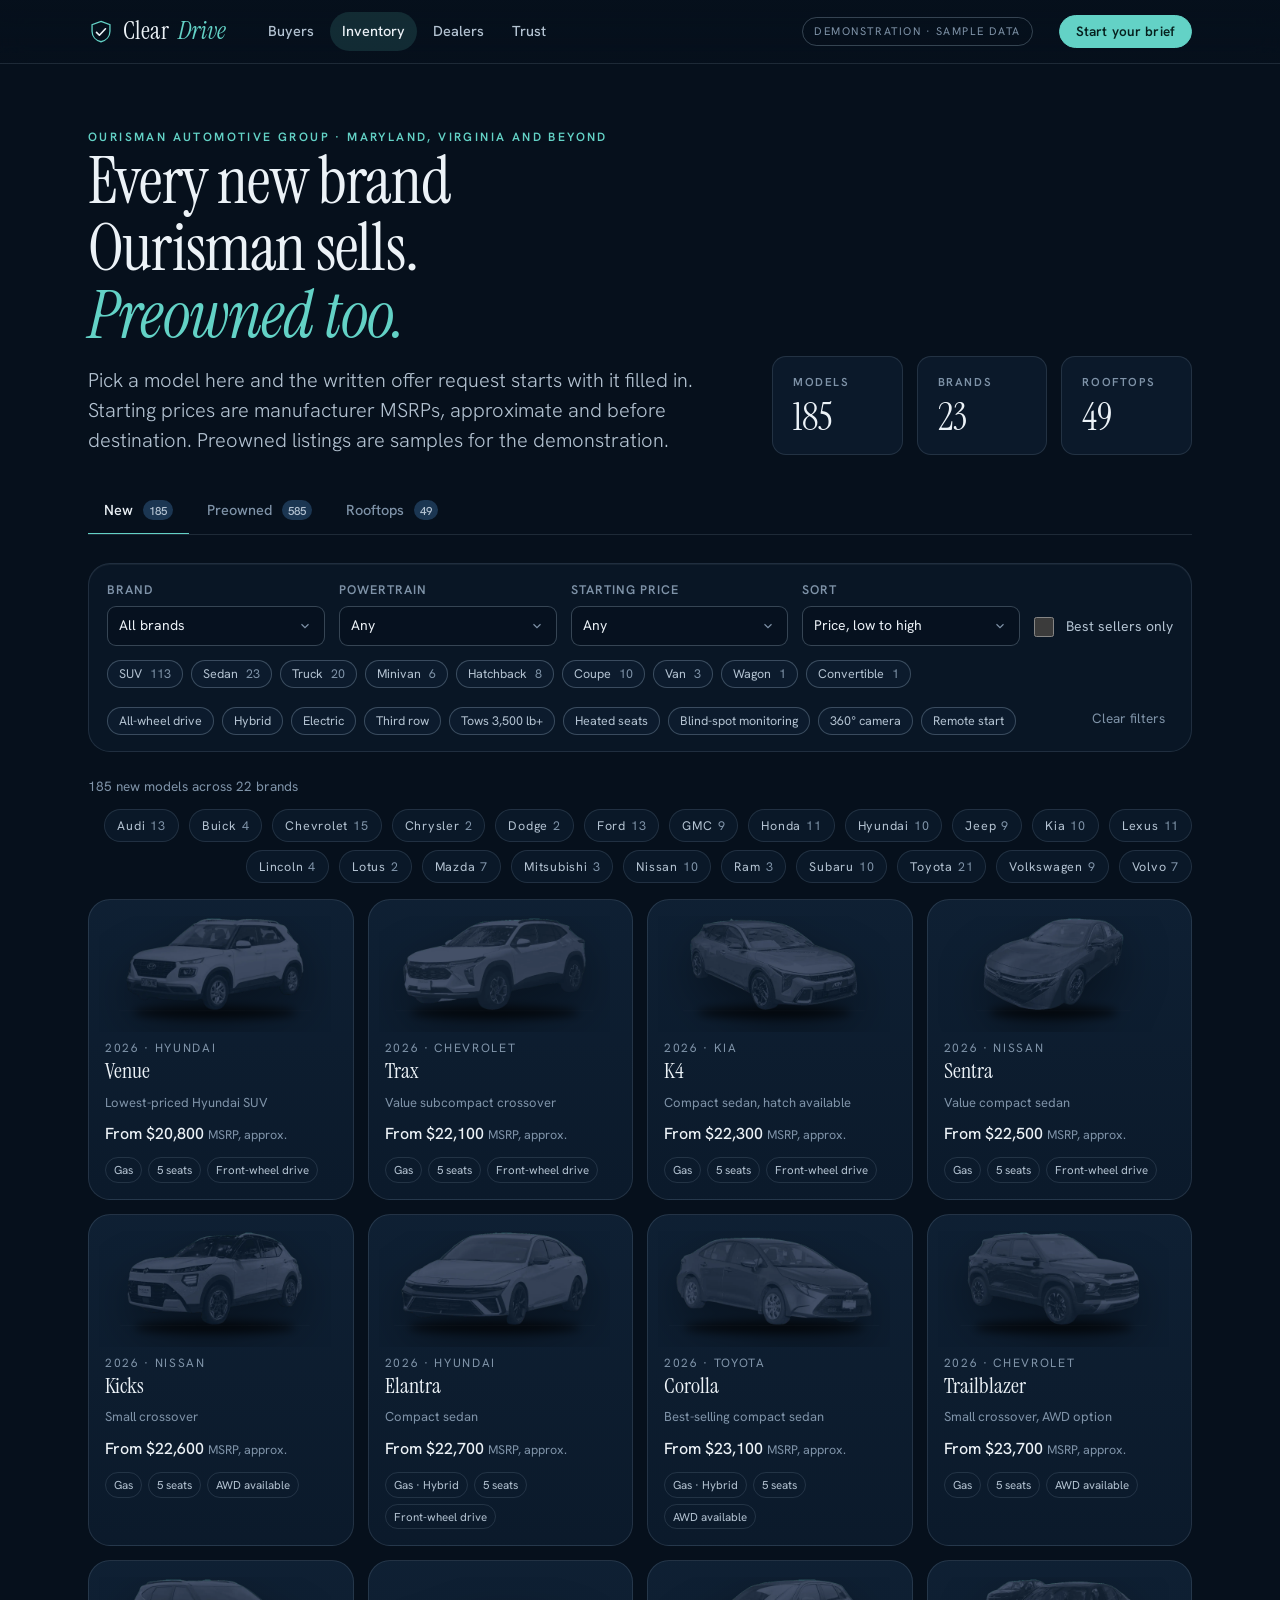
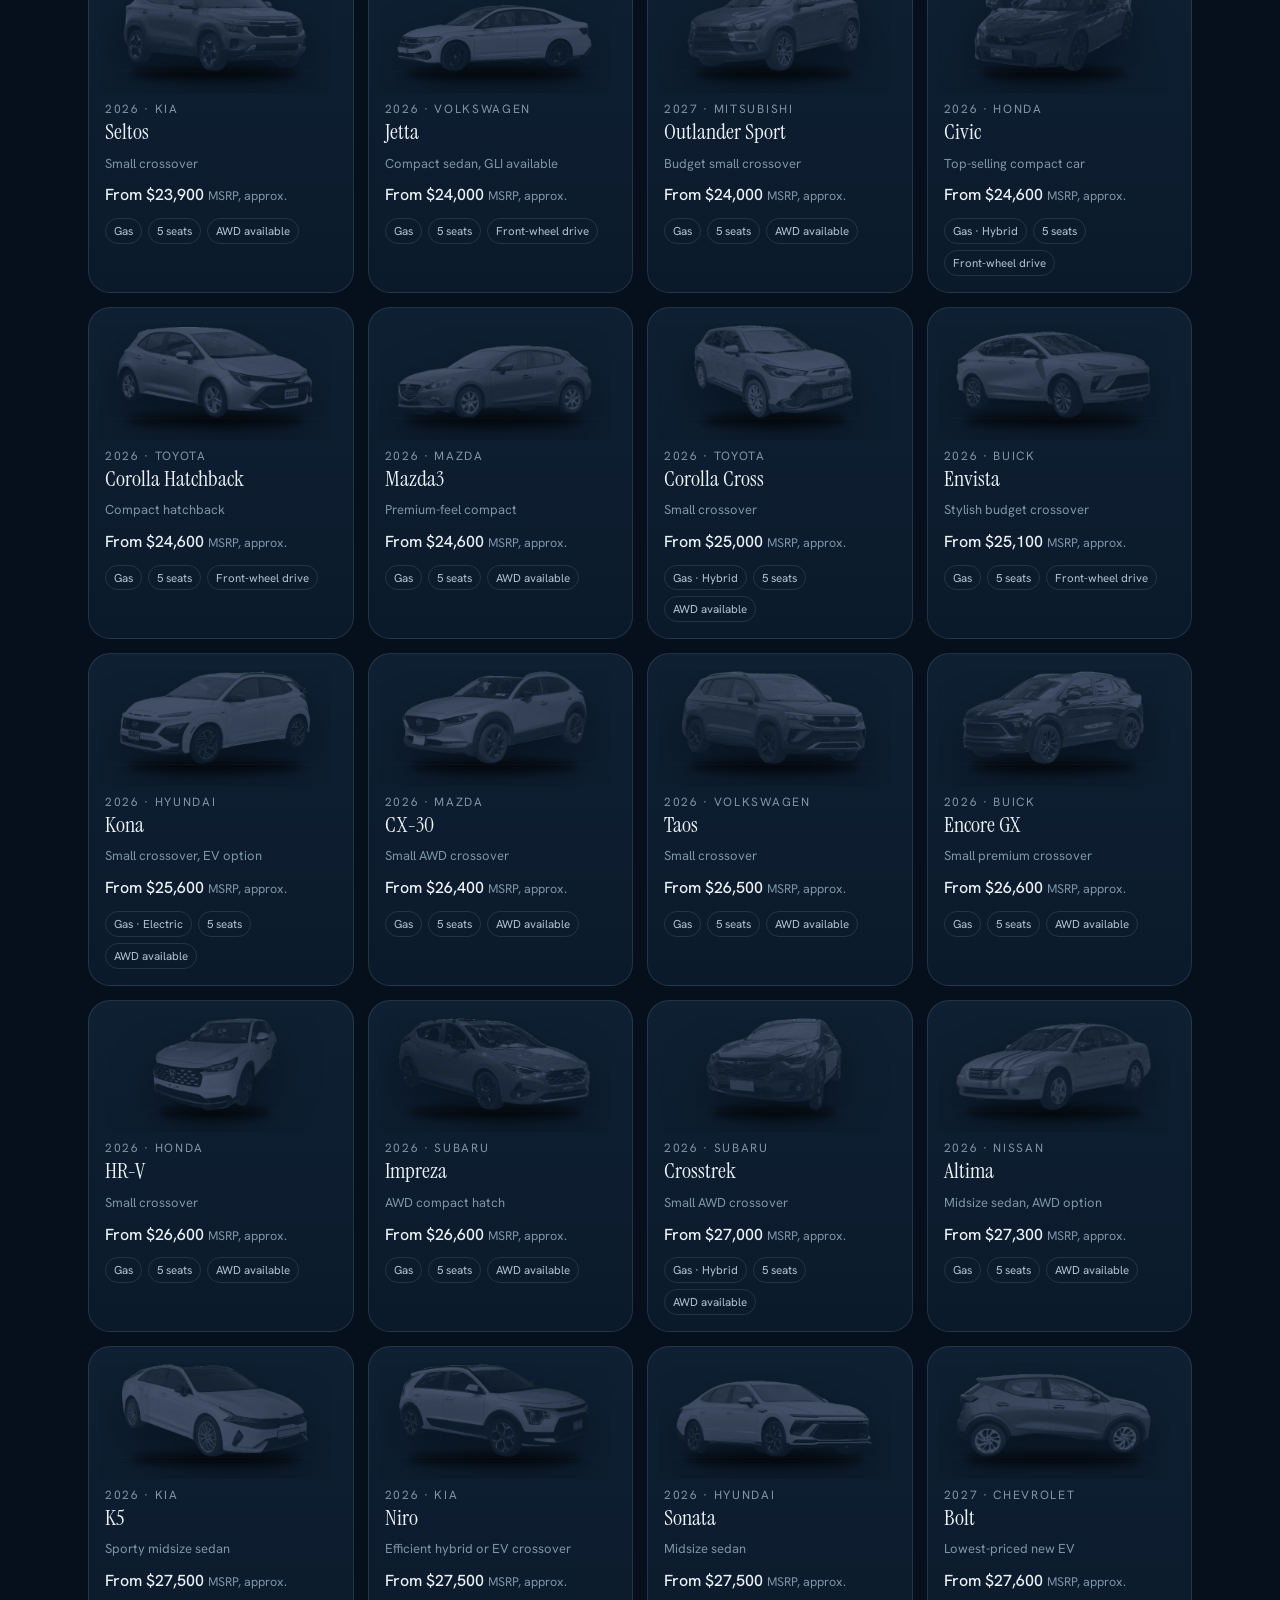
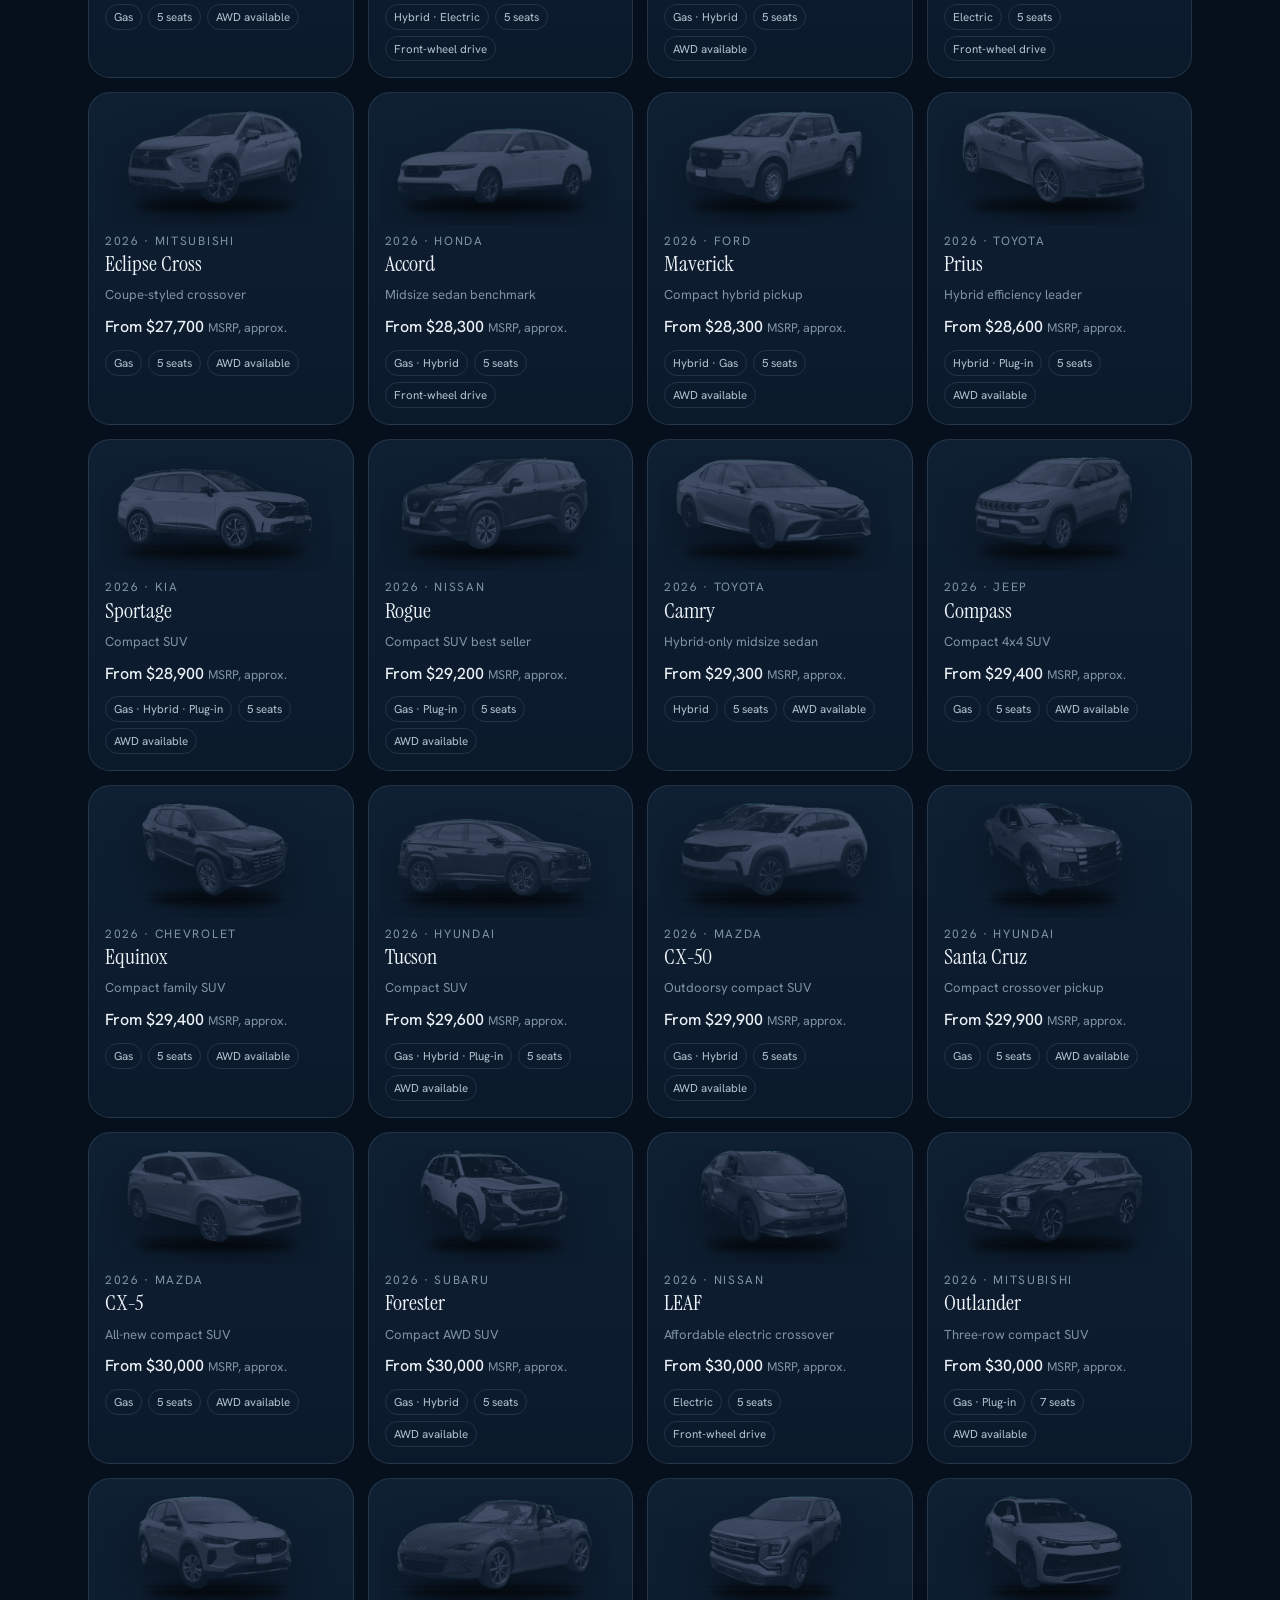
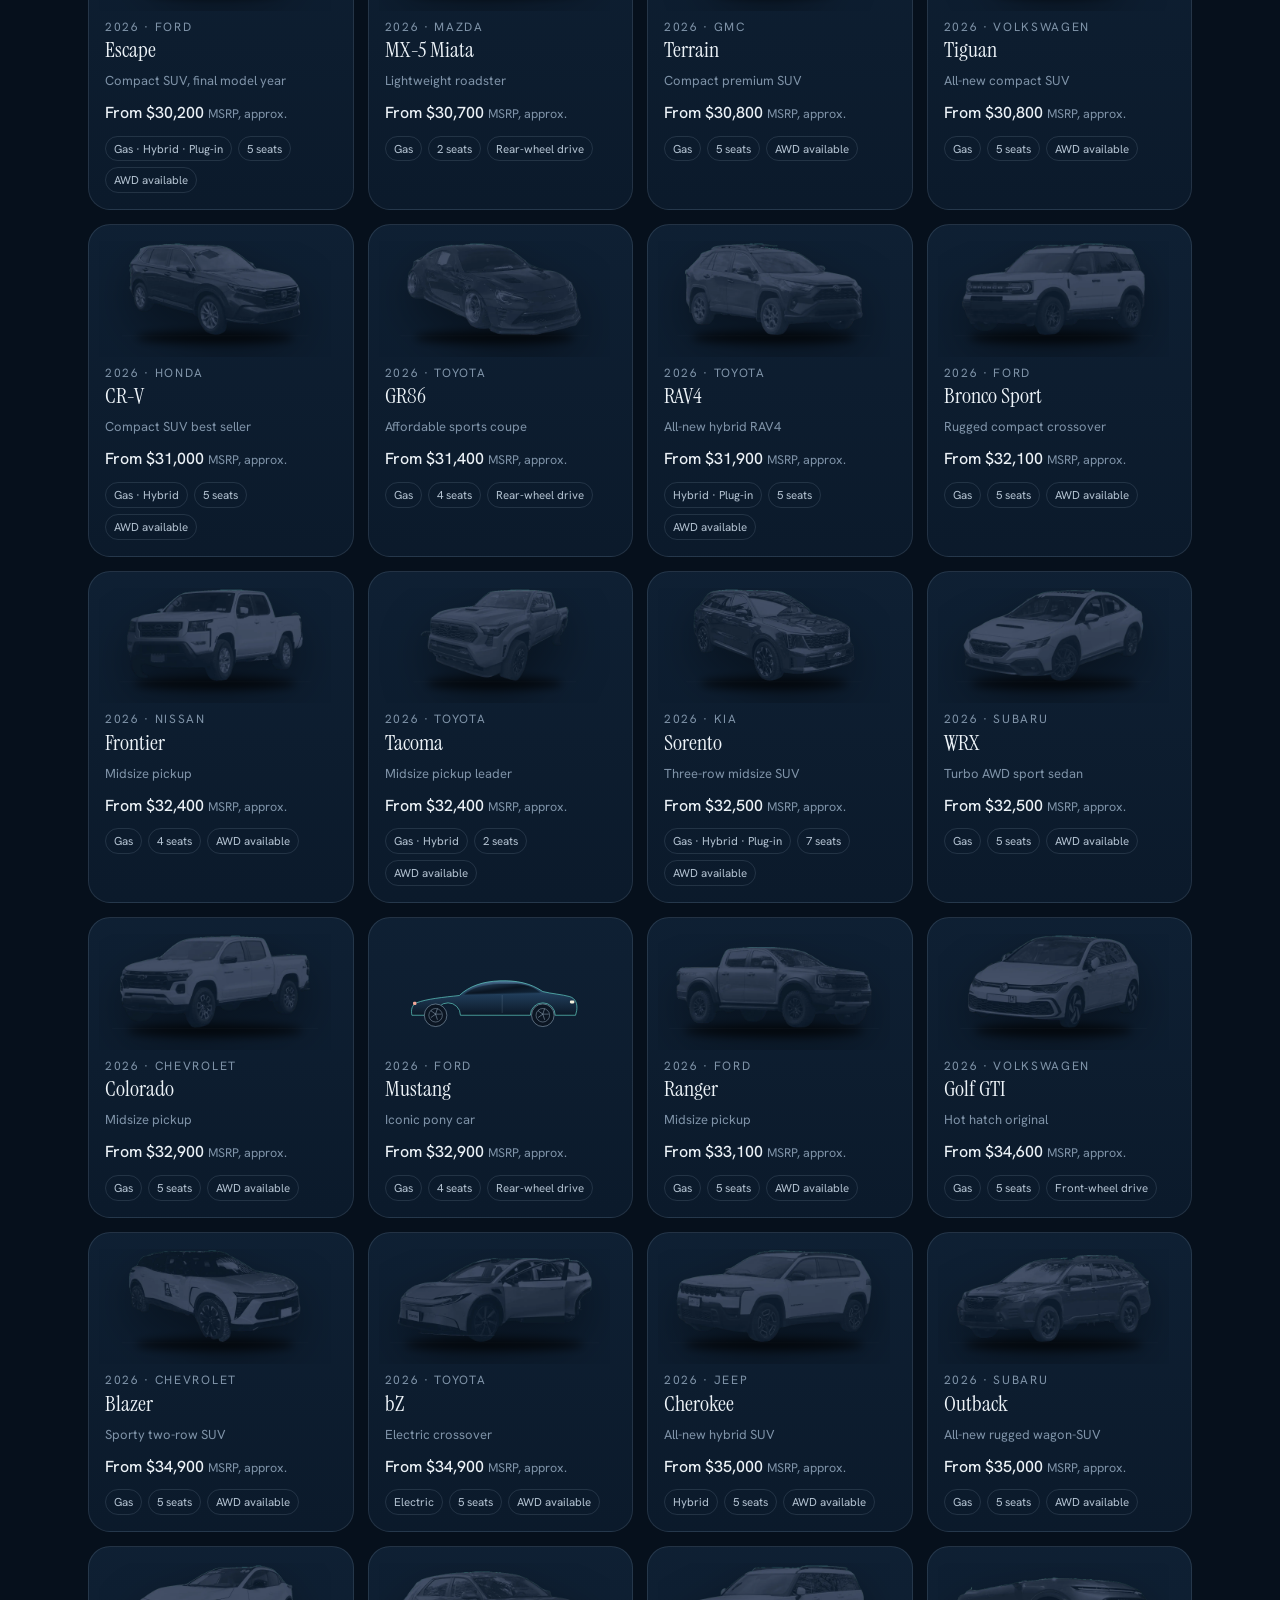
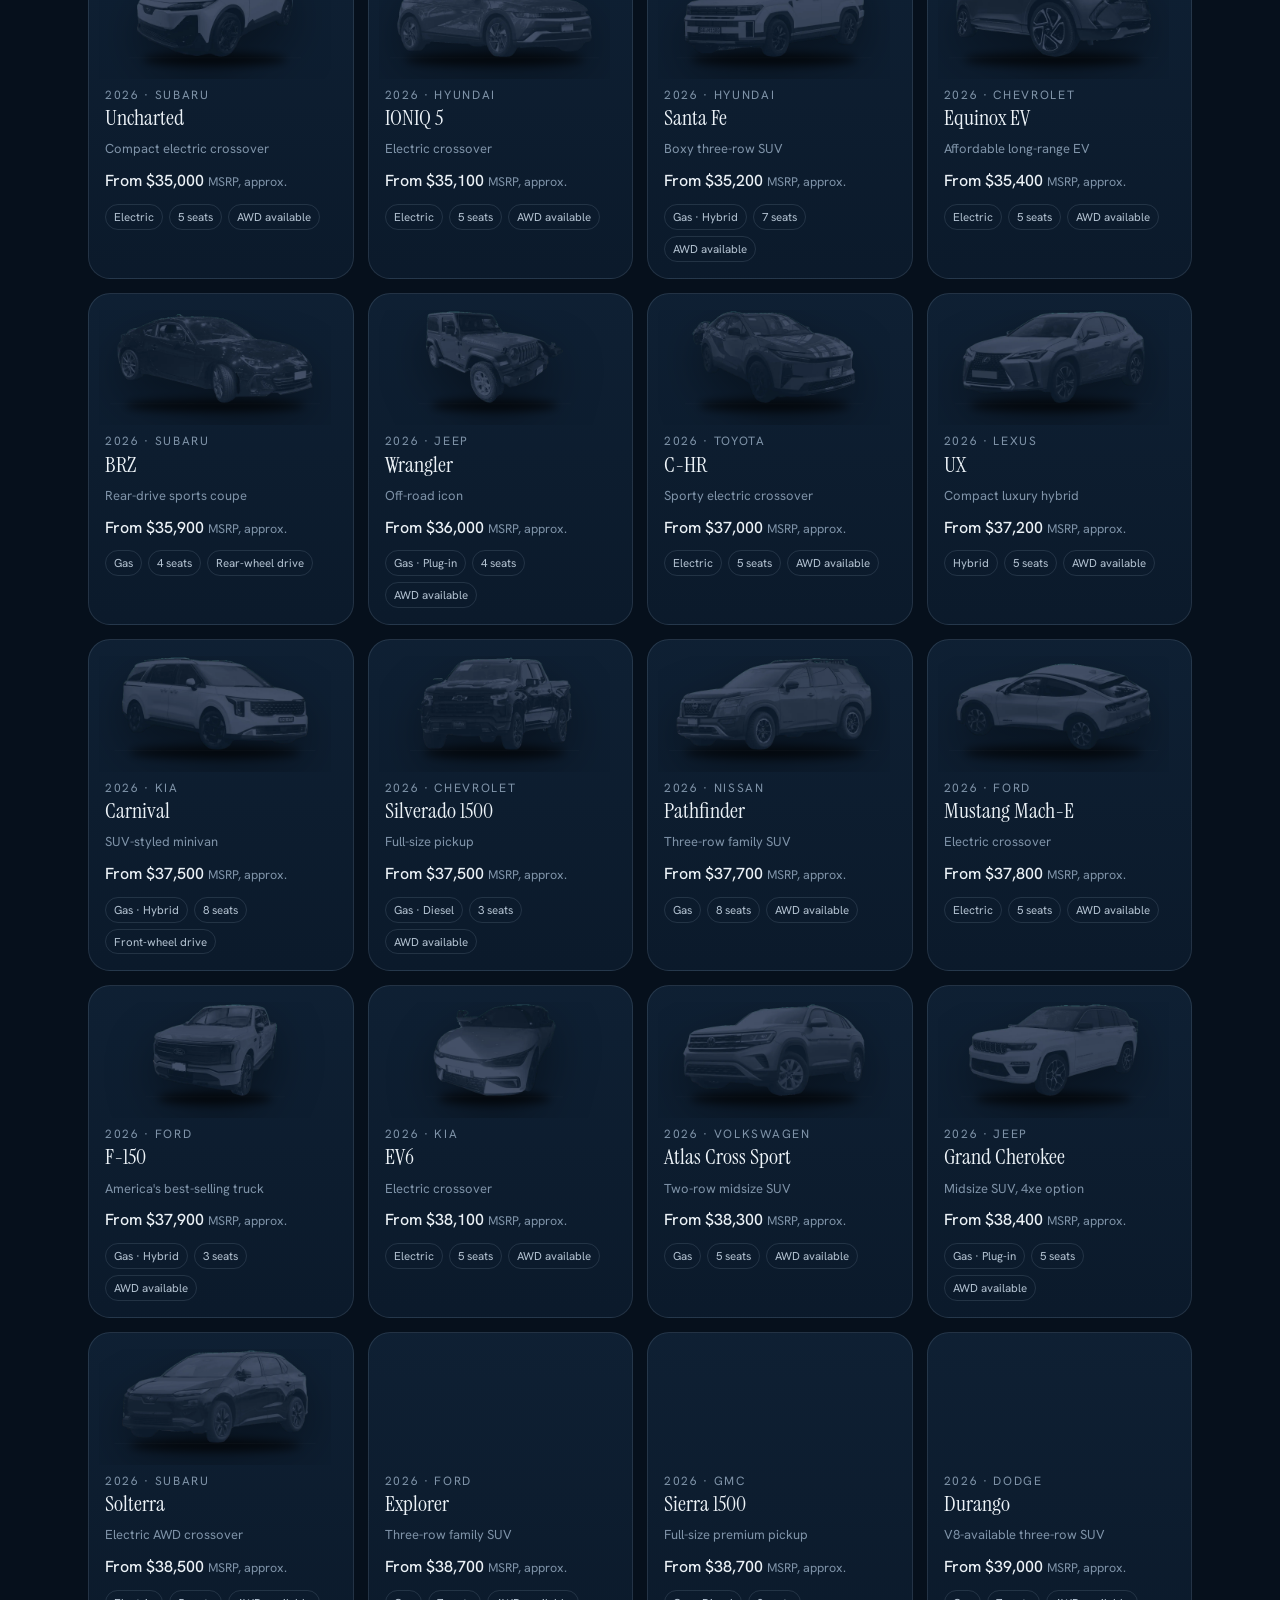
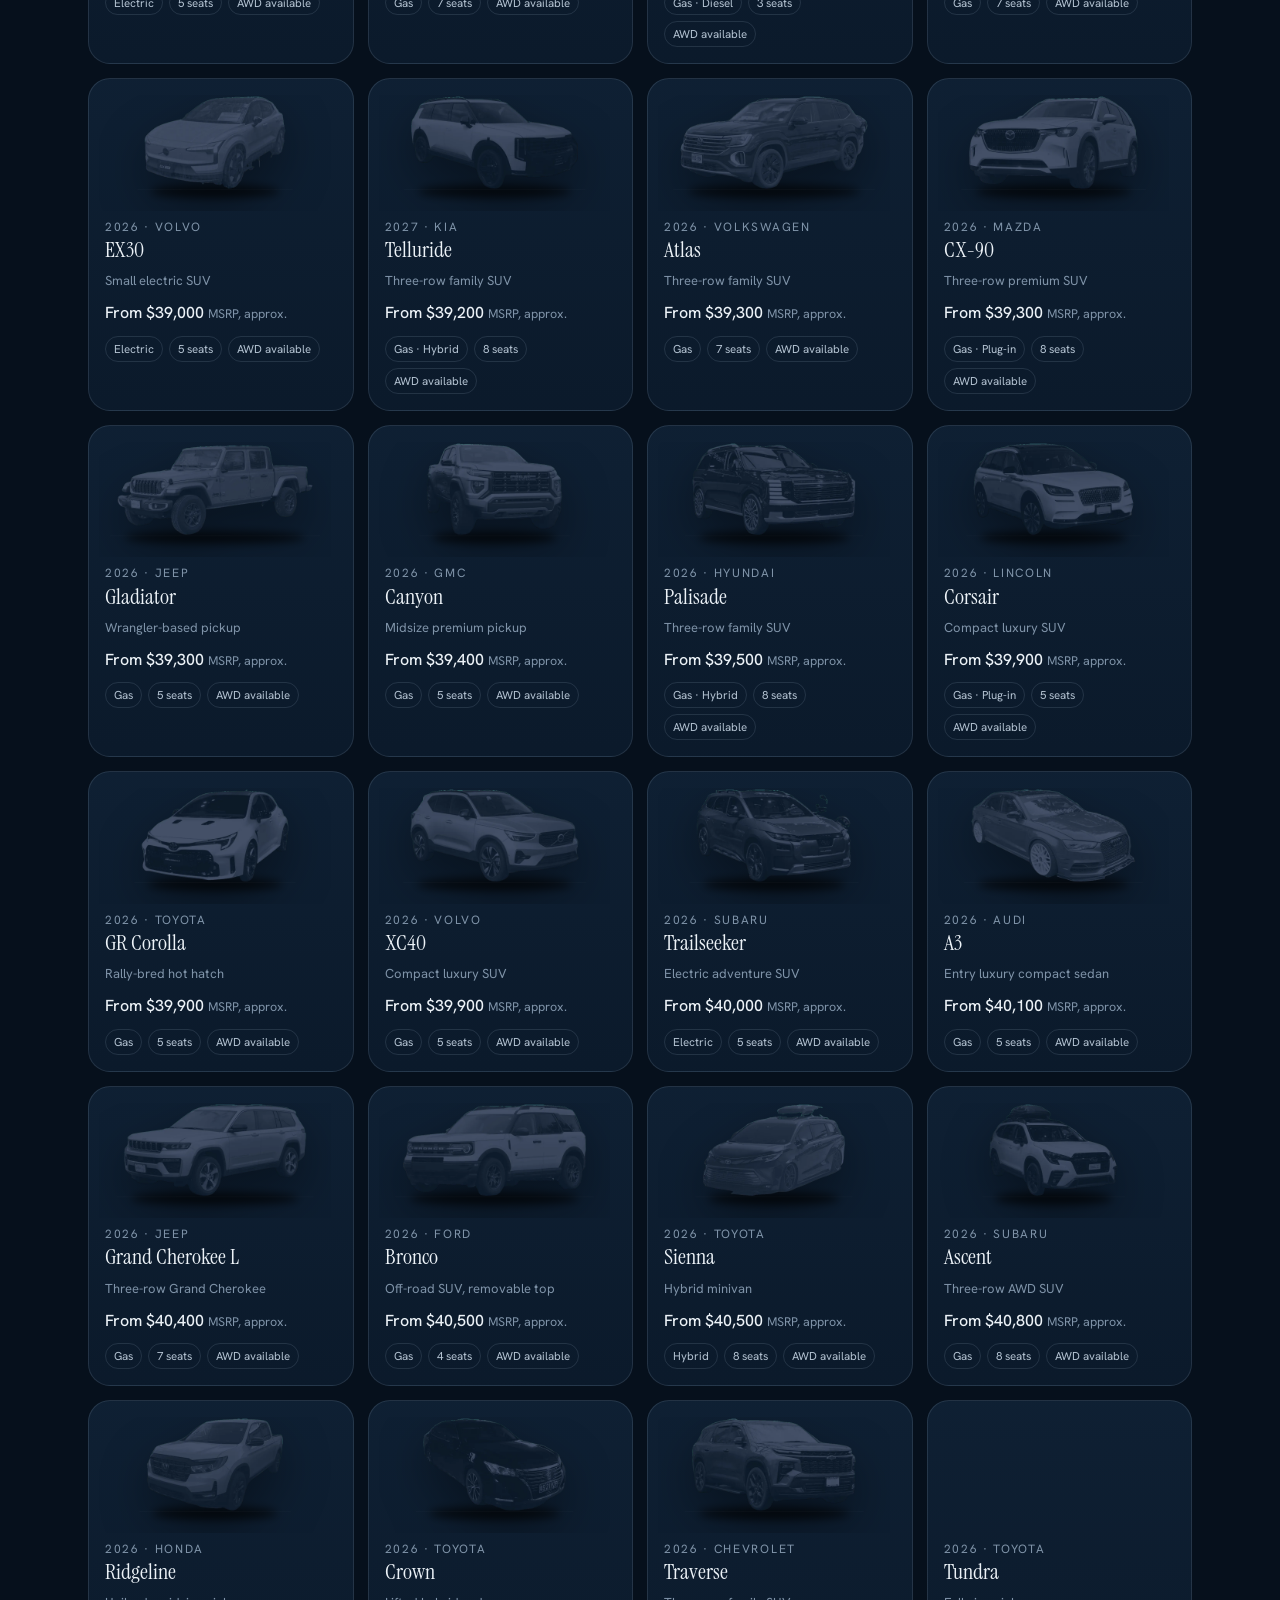
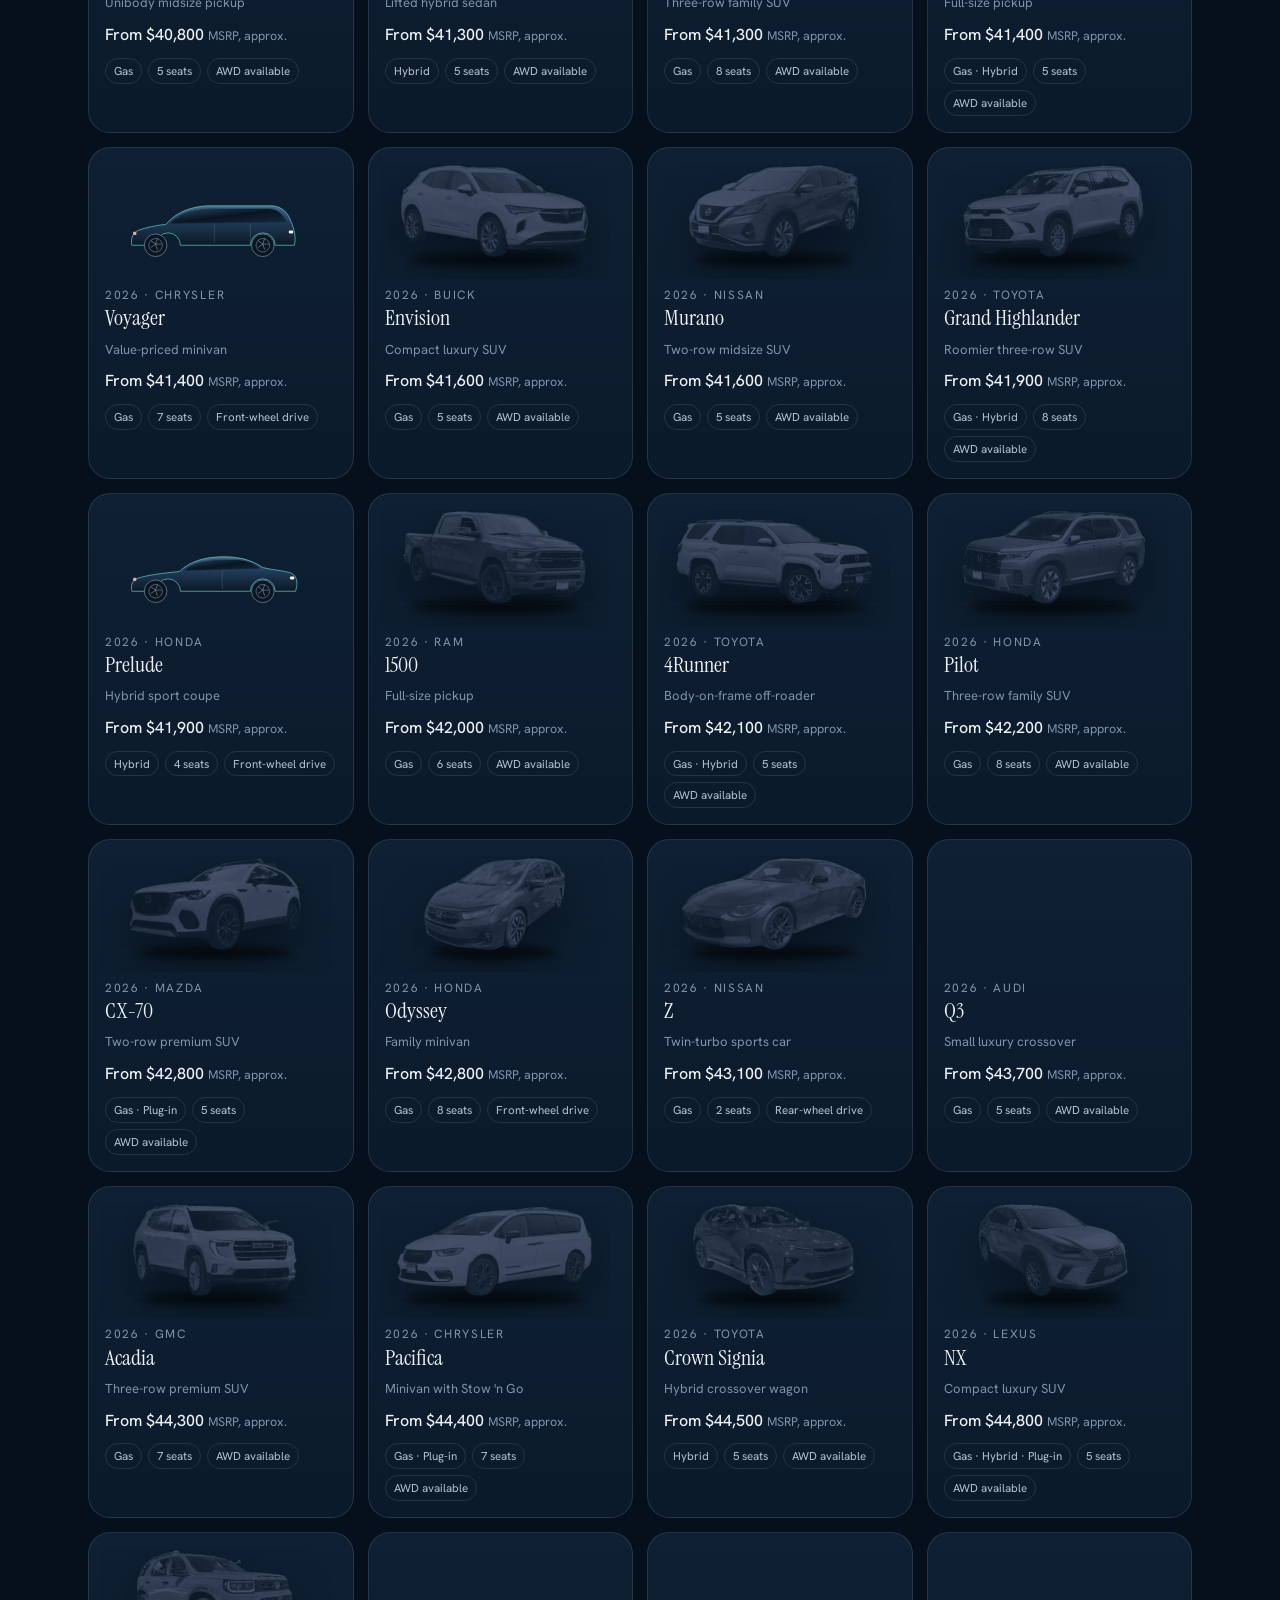
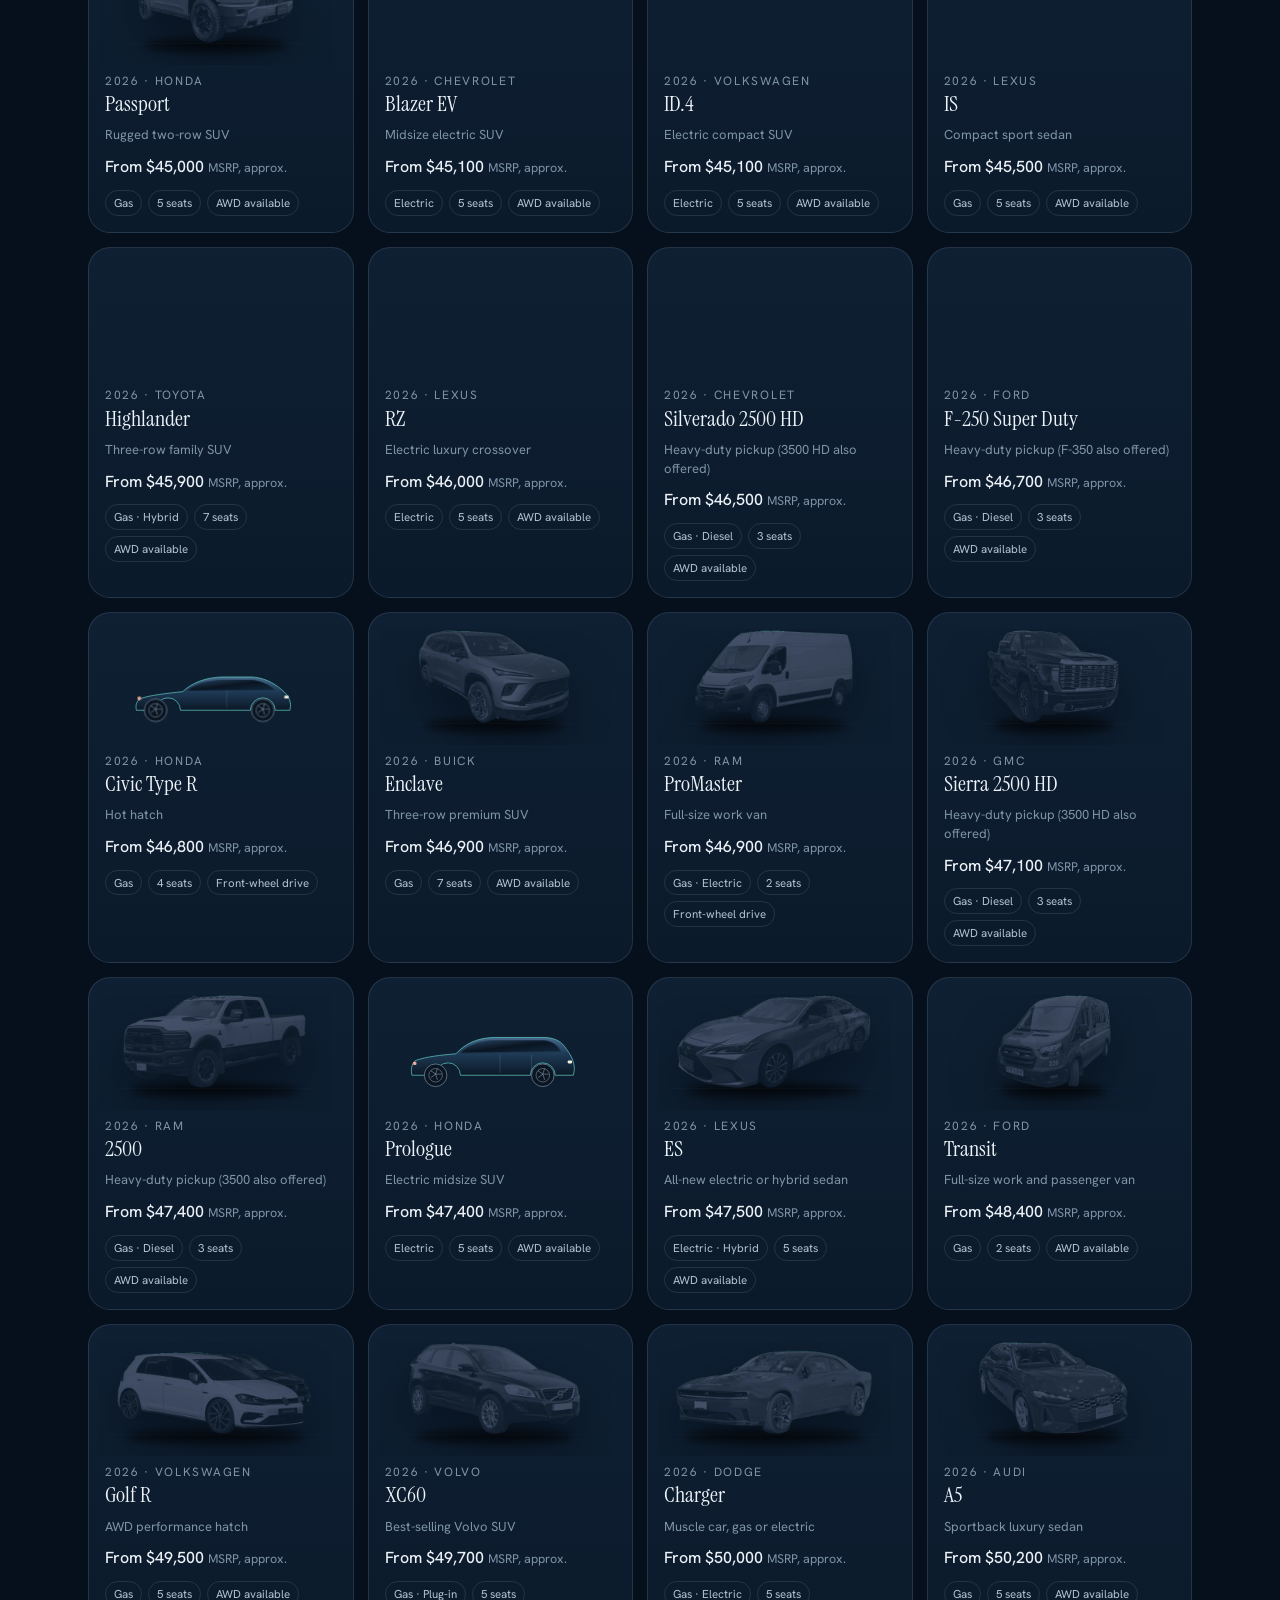
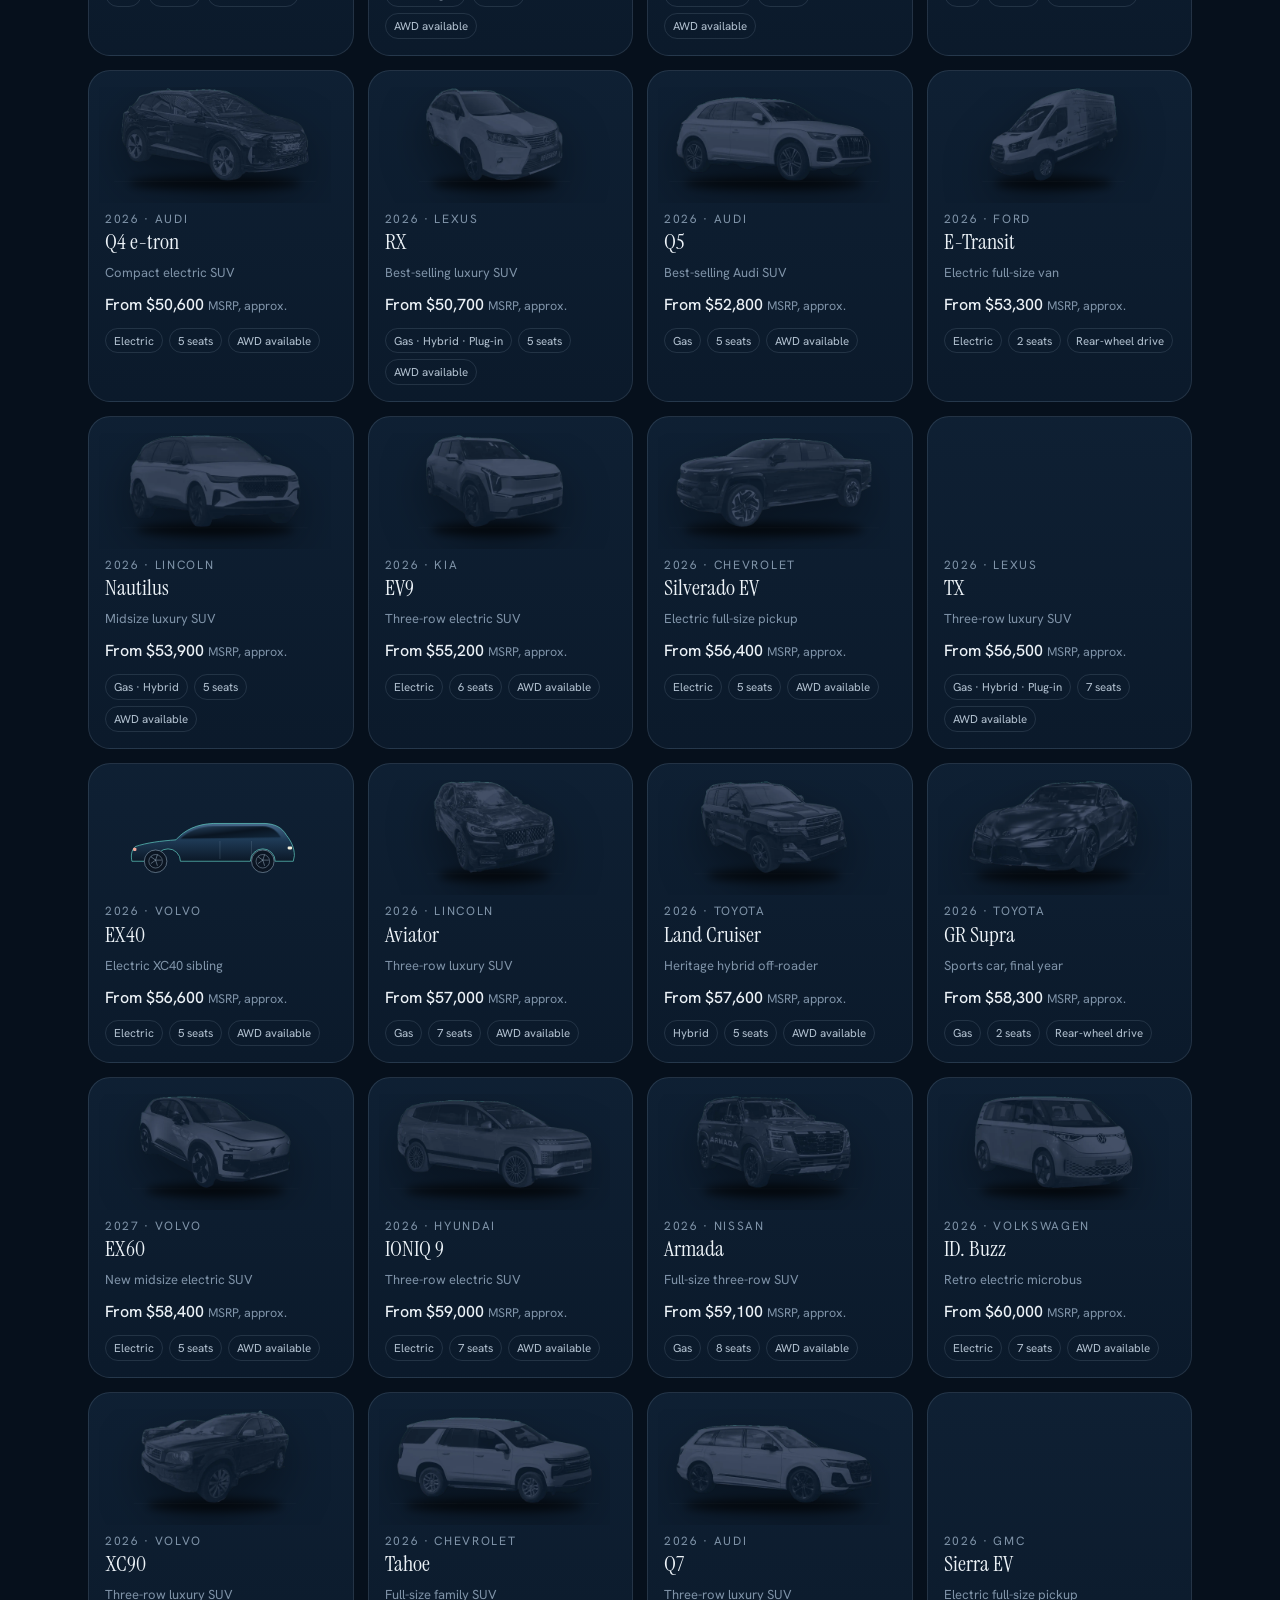
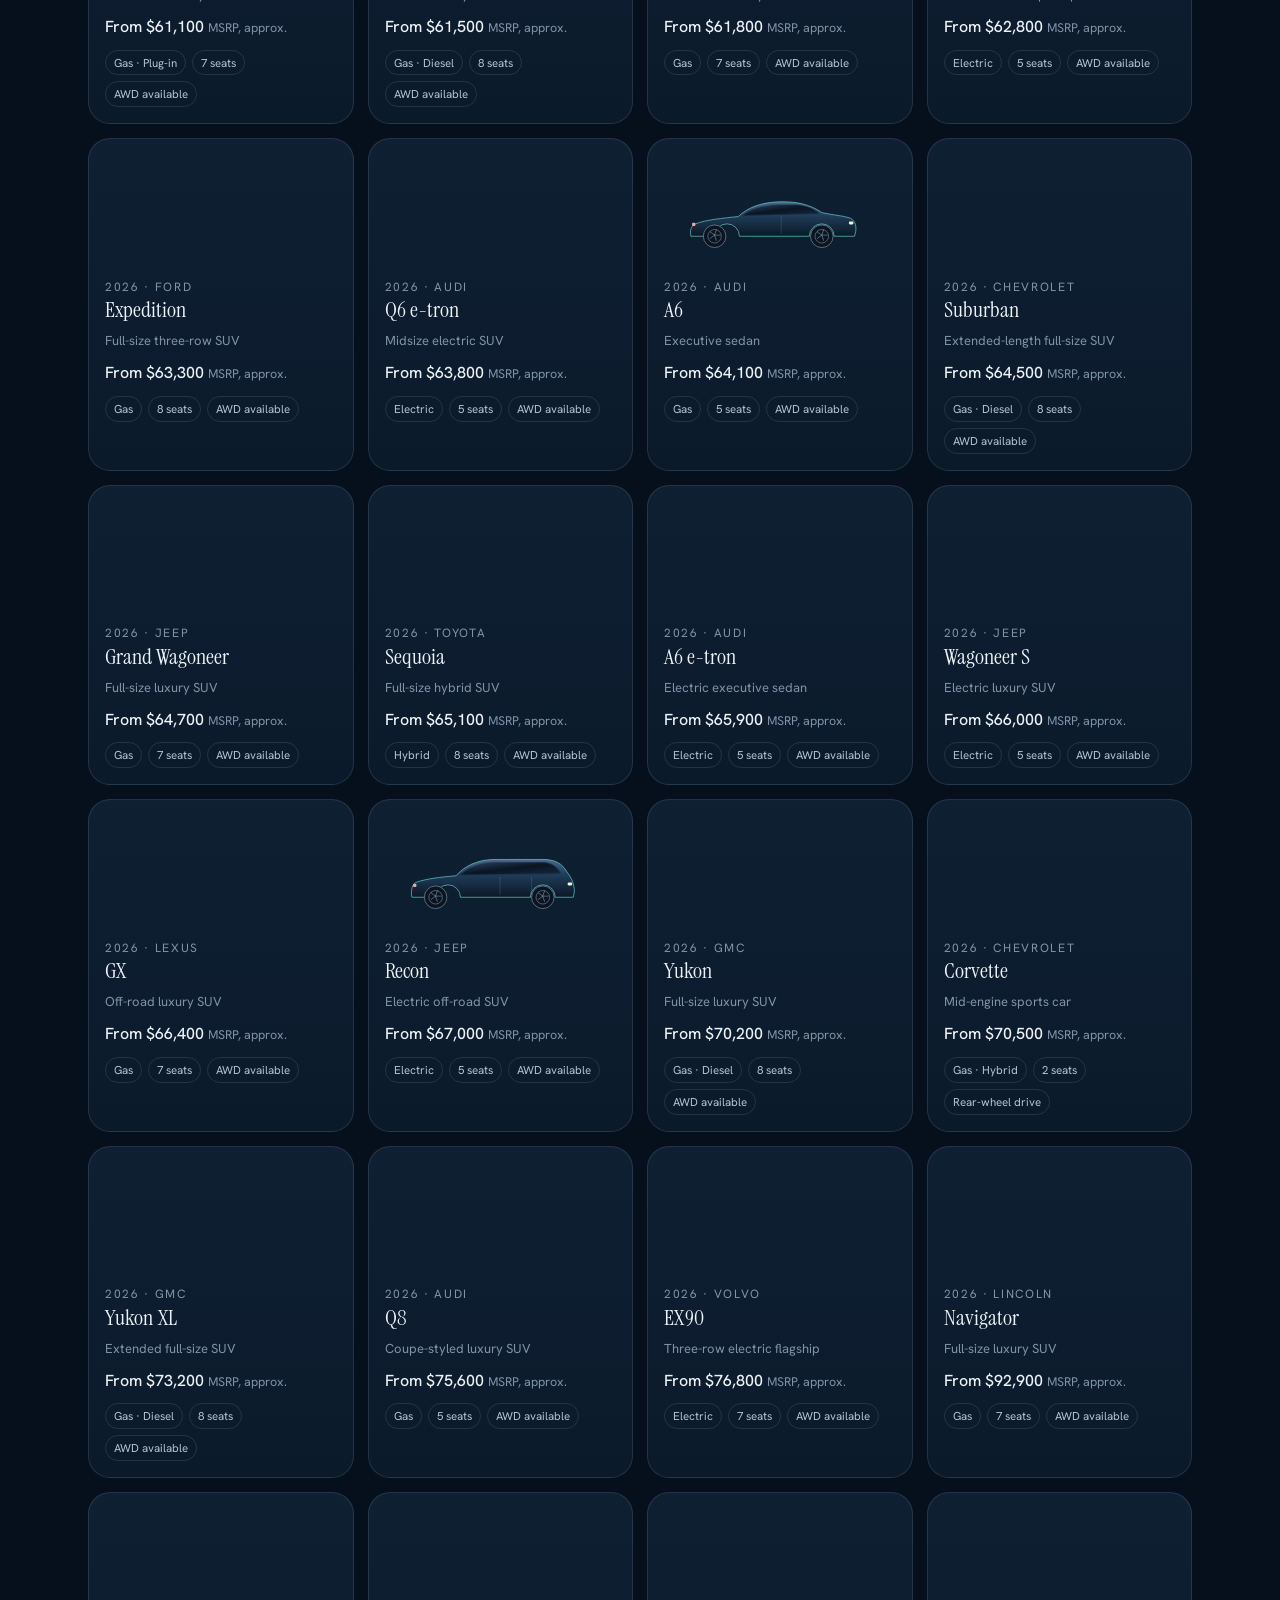
==== inventory.html @ 077e51ca "ClearDrive 2.0: buyer workspace, dealer desk, Ourisman inventory, trust center Co-Authored-By: Claud" ====
<!doctype html><html lang="en"><head><meta charset="utf-8"><meta name="viewport" content="width=device-width,initial-scale=1,viewport-fit=cover"><title>ClearDrive Inventory</title><meta name="description" content="ClearDrive: the buyer's side of the desk. Choose the car, collect written offers from Ourisman, and check the paperwork against the offer. Free for buyers."><meta name="theme-color" content="#06101C"><link rel="icon" href="assets/img/favicon.svg" type="image/svg+xml"><link rel="apple-touch-icon" href="assets/img/apple-touch-icon.png"><meta property="og:title" content="ClearDrive Inventory"><meta property="og:description" content="Everything a car broker does, free to the buyer. Written offers from Ourisman, the paperwork checked against the offer."><meta property="og:image" content="assets/img/og.png"><meta property="og:type" content="website"><link rel="preconnect" href="https://fonts.googleapis.com"><link rel="preconnect" href="https://fonts.gstatic.com" crossorigin><link rel="stylesheet" href="https://fonts.googleapis.com/css2?family=Instrument+Serif:ital@0;1&family=Hanken+Grotesk:wght@300;400;500;600;700&display=swap"><link rel="stylesheet" href="css/cleardrive.css?v=684f1c"><link rel="stylesheet" href="css/inventory.css?v=684f1c"></head><body class="page-inventory"><!-- title: ClearDrive Inventory -->
<div class="shell">
<div id="nav" data-active="inventory"></div>

<main class="wrap inv">
  <header class="inv-head">
    <div class="row between" style="--gap:16px;align-items:flex-end">
      <div>
        <p class="eyebrow">Ourisman Automotive Group · Maryland, Virginia and beyond</p>
        <h1>Every new brand Ourisman sells. <i>Preowned too.</i></h1>
        <p class="lede mt16">Pick a model here and the written offer request starts with it filled in. Starting prices are manufacturer MSRPs, approximate and before destination. Preowned listings are samples for the demonstration.</p>
      </div>
      <div class="stats inv-stats" id="inv-stats"></div>
    </div>
    <nav class="tabs mt32" id="inv-tabs" aria-label="Inventory sections">
      <a href="#new" data-tab="new" class="on">New <span class="count" id="count-new">0</span></a>
      <a href="#preowned" data-tab="preowned">Preowned <span class="count" id="count-preowned">0</span></a>
      <a href="#rooftops" data-tab="rooftops">Rooftops <span class="count" id="count-rooftops">0</span></a>
    </nav>
  </header>

  <!-- NEW -->
  <section id="view-new" class="inv-view" aria-labelledby="new-h">
    <h2 id="new-h" class="sr-only">New vehicles</h2>
    <div class="filters card quiet" id="new-filters">
      <div class="filters-row">
        <div class="field"><label for="f-brand">Brand</label><select class="input sm" id="f-brand"><option value="">All brands</option></select></div>
        <div class="field"><label for="f-fuel">Powertrain</label><select class="input sm" id="f-fuel"><option value="">Any</option><option value="gas">Gas</option><option value="hybrid">Hybrid</option><option value="phev">Plug-in hybrid</option><option value="ev">Electric</option><option value="diesel">Diesel</option></select></div>
        <div class="field"><label for="f-price">Starting price</label><select class="input sm" id="f-price"><option value="">Any</option><option value="0-30000">Under $30,000</option><option value="30000-45000">$30,000 to $45,000</option><option value="45000-60000">$45,000 to $60,000</option><option value="60000-999999">$60,000 and up</option></select></div>
        <div class="field"><label for="f-sort">Sort</label><select class="input sm" id="f-sort"><option value="price">Price, low to high</option><option value="price-desc">Price, high to low</option><option value="name">Model name</option><option value="brand">Brand</option></select></div>
        <label class="check pop"><input type="checkbox" id="f-popular"><span>Best sellers only</span></label>
      </div>
      <div class="filters-row">
        <div class="chips" id="f-body" role="group" aria-label="Body style"></div>
      </div>
      <div class="filters-row">
        <div class="chips" id="f-feats" role="group" aria-label="Features"></div>
        <button class="ghost" id="f-clear" type="button">Clear filters</button>
      </div>
    </div>
    <div class="row between mt24" style="--gap:12px">
      <p class="small" id="new-summary"></p>
      <div class="logo-row brands-strip" id="brand-strip"></div>
    </div>
    <div class="grid models mt16" id="new-grid"></div>
  </section>

  <!-- PREOWNED -->
  <section id="view-preowned" class="inv-view" hidden aria-labelledby="pre-h">
    <h2 id="pre-h" class="sr-only">Preowned vehicles</h2>
    <div class="callout gold mb24"><span>Sample listings. Every preowned vehicle on this page is generated for the demonstration from the new-model catalog: real models and plausible prices, not cars on a lot today.</span></div>
    <div class="filters card quiet" id="pre-filters">
      <div class="filters-row">
        <div class="field"><label for="p-rooftop">Rooftop</label><select class="input sm" id="p-rooftop"><option value="">All rooftops</option></select></div>
        <div class="field"><label for="p-brand">Brand</label><select class="input sm" id="p-brand"><option value="">All brands</option></select></div>
        <div class="field"><label for="p-body">Body</label><select class="input sm" id="p-body"><option value="">Any</option></select></div>
        <div class="field"><label for="p-price">Price</label><select class="input sm" id="p-price"><option value="">Any</option><option value="0-20000">Under $20,000</option><option value="20000-30000">$20,000 to $30,000</option><option value="30000-45000">$30,000 to $45,000</option><option value="45000-999999">$45,000 and up</option></select></div>
        <div class="field"><label for="p-miles">Mileage</label><select class="input sm" id="p-miles"><option value="">Any</option><option value="0-30000">Under 30,000</option><option value="30000-60000">30,000 to 60,000</option><option value="60000-100000">60,000 to 100,000</option><option value="100000-999999">100,000 and up</option></select></div>
        <div class="field"><label for="p-year">Year</label><select class="input sm" id="p-year"><option value="">Any</option></select></div>
        <div class="field"><label for="p-sort">Sort</label><select class="input sm" id="p-sort"><option value="price">Price, low to high</option><option value="price-desc">Price, high to low</option><option value="miles">Lowest mileage</option><option value="year">Newest year</option><option value="days">Just arrived</option></select></div>
        <label class="check pop"><input type="checkbox" id="p-cert"><span>Certified only</span></label>
      </div>
    </div>
    <p class="small mt24" id="pre-summary"></p>
    <div class="grid models mt16" id="pre-grid"></div>
  </section>

  <!-- ROOFTOPS -->
  <section id="view-rooftops" class="inv-view" hidden aria-labelledby="roof-h">
    <h2 id="roof-h" class="sr-only">Rooftops</h2>
    <div class="cols roof-intro" style="align-items:start">
      <div>
        <p class="eyebrow">The founding dealer</p>
        <h2>Family-owned since 1921.</h2>
        <p class="lede mt16">Benjamin Ourisman opened on H Street in Washington after two years selling Chevrolets on Connecticut Avenue. Four generations later the group answers requests from every rooftop below. Enter a zip code to sort by distance.</p>
        <div class="field mt24 zipf"><label for="r-zip">Your zip code</label><div class="row" style="--gap:10px"><input class="input" id="r-zip" inputmode="numeric" maxlength="5" placeholder="22030" value="22030"><span class="small" id="r-zip-note"></span></div></div>
      </div>
      <div class="stats" id="roof-stats"></div>
    </div>
    <div class="roof-list mt32" id="roof-list"></div>
  </section>
</main>

<div id="footer"></div>
</div>

<script src="js/data.js?v=684f1c"></script><script src="js/core.js?v=684f1c"></script><script src="js/inventory.js?v=684f1c"></script><script>CD.chrome("inventory");</script></body></html>
---- css/cleardrive.css ----
/* ClearDrive design tokens.
   Layout: marketing pages sit on a 1200px measure with full-bleed dark sections; the buyer app runs on a 1120px
   measure under a sticky top bar with a progress rail; the dealer desk has a 248px side rail that becomes a bottom
   bar on phones. One theme by brand decision: the navy-and-teal ClearDrive world, painted explicitly. */
:root{
  color-scheme:dark;
  --ink:#06101C; --deep:#0A1828; --panel:#0F2135; --raise:#152B43; --raise2:#1B3652; --lift:#22415F;
  --line:rgba(190,215,235,.13); --line2:rgba(190,215,235,.26); --line3:rgba(190,215,235,.42);
  --text:#ECF2F7; --soft:#B4C3D2; --mute:#7F93A8; --dim:#5C7187;
  --teal:#63D2C6; --teal-d:#1E8F86; --teal-wash:rgba(99,210,198,.10); --teal-wash2:rgba(99,210,198,.18); --teal-ink:#06201E;
  --gold:#DCC9A0; --gold-d:#A8894B; --gold-wash:rgba(220,201,160,.12);
  --ok:#5BD38F; --ok-wash:rgba(91,211,143,.14);
  --warn:#E9B872; --warn-wash:rgba(233,184,114,.14);
  --bad:#F08A8A; --bad-wash:rgba(240,138,138,.14);
  --info:#8FB8E8; --info-wash:rgba(143,184,232,.14);
  /* chart series, fixed order: teal, gold, blue, rose */
  --s1:#63D2C6; --s2:#DCC9A0; --s3:#8FB8E8; --s4:#F0A3B8;
  --serif:"Instrument Serif","Iowan Old Style",Georgia,serif;
  --sans:"Hanken Grotesk","Helvetica Neue",Arial,sans-serif;
  --ease:cubic-bezier(.2,.7,.15,1);
  --r-sm:8px; --r:14px; --r-lg:22px; --r-xl:30px; --r-pill:999px;
  --shadow:0 24px 60px rgba(0,0,0,.38);
  --shadow-sm:0 8px 24px rgba(0,0,0,.28);
  --glow:0 0 0 1px rgba(99,210,198,.35),0 10px 40px rgba(99,210,198,.18);
  --gutter:clamp(16px,4vw,48px);
  --measure:1200px; --app:1120px; --prose:66ch;
  --top:64px;
}

/* base: reset, type, layout primitives, nav, footer */
*,*::before,*::after{box-sizing:border-box}
html{height:100%;-webkit-text-size-adjust:100%;scroll-behavior:smooth}
@media (prefers-reduced-motion:reduce){html{scroll-behavior:auto}*,*::before,*::after{animation-duration:.01ms!important;animation-iteration-count:1!important;transition-duration:.01ms!important}}
body{margin:0;min-height:100%;background:var(--ink);color:var(--text);font-family:var(--sans);font-size:16px;line-height:1.55;font-weight:400;-webkit-font-smoothing:antialiased;overflow-x:hidden}
img,svg,video{max-width:100%;display:block}
button,input,select,textarea{font:inherit;color:inherit}
button{cursor:pointer;background:none;border:0;padding:0}
a{color:var(--teal);text-decoration:none}
a:hover{text-decoration:underline;text-underline-offset:3px}
:focus-visible{outline:2px solid var(--teal);outline-offset:3px;border-radius:6px}
[hidden]{display:none!important}
.sr-only{position:absolute;width:1px;height:1px;padding:0;margin:-1px;overflow:hidden;clip:rect(0,0,0,0);white-space:nowrap;border:0}
.num,.tnum{font-variant-numeric:tabular-nums}
::selection{background:rgba(99,210,198,.35)}

/* type scale */
h1,h2,h3,h4{margin:0;font-weight:400;text-wrap:balance}
h1{font-family:var(--serif);font-size:clamp(38px,5.6vw,66px);line-height:1.02;letter-spacing:-.012em}
h2{font-family:var(--serif);font-size:clamp(30px,4vw,46px);line-height:1.06;letter-spacing:-.01em}
h3{font-family:var(--serif);font-size:clamp(22px,2.4vw,28px);line-height:1.15}
h4{font-size:17px;font-weight:600;line-height:1.3}
h1 em,h2 em,h3 em{font-style:italic;color:var(--gold)}
h1 i,h2 i,h3 i{font-style:italic;color:var(--teal)}
p{margin:0}
.eyebrow{font-size:12px;letter-spacing:.2em;text-transform:uppercase;color:var(--teal);font-weight:600}
.eyebrow.gold{color:var(--gold)}
.eyebrow.mute{color:var(--mute)}
.lede{font-size:clamp(17px,1.7vw,20px);font-weight:300;color:var(--soft);max-width:var(--prose);line-height:1.5}
.prose{max-width:var(--prose);color:var(--soft)}
.prose p+p{margin-top:12px}
.small{font-size:13.5px;color:var(--mute)}
.note{font-size:13px;color:var(--mute);max-width:70ch;line-height:1.5}
.label{font-size:12px;letter-spacing:.16em;text-transform:uppercase;color:var(--mute);font-weight:600}
.mono{font-variant-numeric:tabular-nums;letter-spacing:.01em}
.mute{color:var(--mute)}.soft{color:var(--soft)}.teal{color:var(--teal)}.gold{color:var(--gold)}
.ok{color:var(--ok)}.warn{color:var(--warn)}.bad{color:var(--bad)}

/* layout primitives */
.wrap{width:100%;max-width:var(--measure);margin-inline:auto;padding-inline:var(--gutter)}
.wrap.app{max-width:var(--app)}
.wrap.narrow{max-width:860px}
.section{padding-block:clamp(56px,8vw,112px)}
.section.tight{padding-block:clamp(36px,5vw,64px)}
.section+.section{border-top:1px solid var(--line)}
.stack{display:flex;flex-direction:column;gap:var(--gap,16px)}
.row{display:flex;flex-wrap:wrap;align-items:center;gap:var(--gap,12px)}
.row.between{justify-content:space-between}
.row.end{justify-content:flex-end}
.grid{display:grid;gap:var(--gap,18px);grid-template-columns:repeat(auto-fit,minmax(min(var(--min,260px),100%),1fr))}
.grid.two{grid-template-columns:repeat(auto-fit,minmax(min(380px,100%),1fr))}
.grid.three{--min:280px}
.grid.four{--min:220px}
.cols{display:grid;gap:clamp(24px,4vw,56px);grid-template-columns:1fr 1fr;align-items:center}
.cols>*{min-width:0}
@media (max-width:860px){.cols{grid-template-columns:1fr}}
.sp{flex:1}
.hr{height:1px;background:var(--line);border:0;margin:0}
.center{text-align:center}
.maxw{max-width:var(--prose)}
.mt8{margin-top:8px}.mt16{margin-top:16px}.mt24{margin-top:24px}.mt32{margin-top:32px}.mt48{margin-top:48px}
.mb8{margin-bottom:8px}.mb16{margin-bottom:16px}.mb24{margin-bottom:24px}.mb32{margin-bottom:32px}

/* motion */
.rise{animation:rise .7s var(--ease) both;animation-delay:calc(var(--i,0)*70ms)}
@keyframes rise{from{opacity:.35;transform:translateY(14px)}to{opacity:1;transform:none}}
@keyframes pulse{0%,100%{opacity:1}50%{opacity:.45}}
@keyframes spin{to{transform:rotate(360deg)}}

/* ambient sky canvas */
#sky{position:fixed;inset:0;width:100%;height:100%;z-index:0;pointer-events:none;opacity:.85}
.shell{position:relative;z-index:1}

/* top navigation */
.nav{position:sticky;top:env(safe-area-inset-top,0px);z-index:40;height:var(--top);backdrop-filter:blur(14px);-webkit-backdrop-filter:blur(14px);background:linear-gradient(rgba(6,16,28,.92),rgba(6,16,28,.78));border-bottom:1px solid var(--line)}
.nav .in{height:100%;display:flex;align-items:center;gap:22px}
.mark{font-family:var(--serif);font-size:25px;letter-spacing:.005em;color:var(--text);white-space:nowrap;display:inline-flex;align-items:center;gap:9px}
.mark i{font-style:italic;color:var(--teal)}
.mark:hover{text-decoration:none}
.mark .logo{width:26px;height:26px;flex:none}
.nav .links{display:flex;gap:4px;margin-left:8px}
.nav .links a{color:var(--soft);font-size:14.5px;font-weight:500;padding:8px 12px;border-radius:var(--r-pill);transition:background .25s,color .25s}
.nav .links a:hover{text-decoration:none;color:var(--text);background:rgba(190,215,235,.08)}
.nav .links a.on{color:var(--text);background:rgba(99,210,198,.14)}
.nav .tag{font-size:11px;letter-spacing:.14em;text-transform:uppercase;color:var(--mute);border:1px solid var(--line2);padding:5px 11px;border-radius:var(--r-pill);white-space:nowrap}
.nav .burger{display:none;width:42px;height:42px;border-radius:50%;border:1px solid var(--line2);place-items:center}
.nav .burger svg{width:20px;height:20px}
.nav .cta{margin-left:4px}
@media (max-width:900px){
  .nav .links,.nav .tag,.nav .cta{display:none}
  .nav .burger{display:grid}
}
.sheet{position:fixed;inset:0;z-index:60;background:rgba(6,16,28,.72);backdrop-filter:blur(6px);display:grid;align-items:start;justify-items:end;padding:12px;opacity:0;pointer-events:none;transition:opacity .25s}
.sheet.open{opacity:1;pointer-events:auto}
.sheet .panel{width:min(360px,100%);background:var(--panel);border:1px solid var(--line2);border-radius:var(--r-lg);padding:18px;display:flex;flex-direction:column;gap:6px;transform:translateY(-8px);transition:transform .3s var(--ease);box-shadow:var(--shadow)}
.sheet.open .panel{transform:none}
.sheet .panel a{display:block;padding:12px 14px;border-radius:12px;color:var(--text);font-size:16px}
.sheet .panel a:hover{background:rgba(190,215,235,.08);text-decoration:none}
.sheet .panel a.on{background:rgba(99,210,198,.14)}
.sheet .close{align-self:flex-end;color:var(--mute);font-size:13px;padding:6px 10px}

/* footer */
.foot{border-top:1px solid var(--line);padding-block:48px 28px;color:var(--mute);font-size:14px;background:linear-gradient(transparent,rgba(10,24,40,.7))}
.foot .cols4{display:grid;gap:28px;grid-template-columns:1.6fr 1fr 1fr 1fr}
@media (max-width:860px){.foot .cols4{grid-template-columns:1fr 1fr}}
@media (max-width:480px){.foot .cols4{grid-template-columns:1fr}}
.foot h5{margin:0 0 12px;font-size:12px;letter-spacing:.16em;text-transform:uppercase;color:var(--soft);font-weight:600}
.foot ul{list-style:none;margin:0;padding:0;display:grid;gap:8px}
.foot a{color:var(--mute)}
.foot a:hover{color:var(--text)}
.foot .base{margin-top:36px;padding-top:18px;border-top:1px solid var(--line);display:flex;flex-wrap:wrap;gap:10px 22px;align-items:center;font-size:12.5px}
.foot .status{display:inline-flex;align-items:center;gap:8px}
.foot .status b{width:8px;height:8px;border-radius:50%;background:var(--ok);box-shadow:0 0 0 3px var(--ok-wash)}
.foot .mark{font-size:22px}
.foot .about{max-width:40ch;line-height:1.55;margin-top:12px}

/* components: buttons, chips, cards, forms, tables, status, car figures, charts, overlays */

/* buttons */
.btn{display:inline-flex;align-items:center;justify-content:center;gap:9px;border:1px solid var(--line2);background:transparent;color:var(--text);border-radius:var(--r-pill);padding:13px 24px;font-weight:500;font-size:15px;letter-spacing:.01em;line-height:1;white-space:nowrap;transition:background .25s,border-color .25s,transform .3s var(--ease),color .25s,box-shadow .3s;text-decoration:none}
.btn:hover{background:rgba(190,215,235,.08);border-color:var(--line3);text-decoration:none;transform:translateY(-1px)}
.btn:active{transform:none}
.btn.pri{background:var(--teal);color:var(--teal-ink);border-color:var(--teal);font-weight:600}
.btn.pri:hover{background:#7ADDD2;box-shadow:var(--glow)}
.btn.gold{background:var(--gold);color:#2A2210;border-color:var(--gold);font-weight:600}
.btn.gold:hover{background:#E8DAB8}
.btn.soft{background:var(--raise);border-color:transparent}
.btn.soft:hover{background:var(--raise2)}
.btn.danger{color:var(--bad);border-color:rgba(240,138,138,.4)}
.btn.sm{padding:9px 16px;font-size:13.5px}
.btn.lg{padding:16px 30px;font-size:16px}
.btn.block{width:100%}
.btn:disabled,.btn[aria-disabled="true"]{opacity:.45;cursor:not-allowed;transform:none;box-shadow:none}
.btn svg{width:18px;height:18px;flex:none}
.link{color:var(--teal);font-weight:500;background:none;border:0;padding:0;font-size:inherit}
.link:hover{text-decoration:underline;text-underline-offset:3px}
.ghost{color:var(--mute);font-size:13.5px;padding:6px 8px;border-radius:8px}
.ghost:hover{color:var(--text);background:rgba(190,215,235,.08)}

/* chips and segmented controls */
.chips{display:flex;flex-wrap:wrap;gap:8px}
.chip{display:inline-flex;align-items:center;gap:8px;border:1px solid var(--line2);border-radius:var(--r-pill);padding:9px 15px;font-size:14px;color:var(--soft);background:rgba(15,33,53,.6);transition:all .25s;line-height:1.1}
.chip:hover{border-color:var(--line3);color:var(--text)}
.chip.on{background:var(--teal-wash2);border-color:var(--teal);color:var(--text)}
.chip.on::before{content:"";width:7px;height:7px;border-radius:50%;background:var(--teal);flex:none}
.chip.sm{padding:6px 11px;font-size:12.5px}
.seg{display:inline-flex;border:1px solid var(--line2);border-radius:var(--r-pill);padding:4px;background:rgba(15,33,53,.6);gap:2px;max-width:100%;overflow-x:auto}
.seg button,.seg a{border-radius:var(--r-pill);padding:9px 18px;font-size:14px;color:var(--soft);white-space:nowrap;transition:all .25s;line-height:1.1}
.seg button.on,.seg a.on{background:var(--teal);color:var(--teal-ink);font-weight:600}
.seg.sm button{padding:7px 13px;font-size:13px}

/* badges and status */
.badge{display:inline-flex;align-items:center;gap:6px;border-radius:var(--r-pill);padding:4px 10px;font-size:11.5px;letter-spacing:.1em;text-transform:uppercase;font-weight:600;line-height:1.2;border:1px solid var(--line2);color:var(--soft);white-space:nowrap}
.badge::before{content:"";width:6px;height:6px;border-radius:50%;background:currentColor;flex:none}
.badge.ok{color:var(--ok);border-color:rgba(91,211,143,.4);background:var(--ok-wash)}
.badge.warn{color:var(--warn);border-color:rgba(233,184,114,.4);background:var(--warn-wash)}
.badge.bad{color:var(--bad);border-color:rgba(240,138,138,.4);background:var(--bad-wash)}
.badge.info{color:var(--info);border-color:rgba(143,184,232,.4);background:var(--info-wash)}
.badge.teal{color:var(--teal);border-color:rgba(99,210,198,.4);background:var(--teal-wash)}
.badge.gold{color:var(--gold);border-color:rgba(220,201,160,.4);background:var(--gold-wash)}
.badge.plain::before{display:none}
.pill{display:inline-flex;align-items:center;gap:6px;border-radius:var(--r-pill);padding:5px 11px;font-size:12.5px;background:var(--raise);color:var(--soft);white-space:nowrap}
.dot{width:8px;height:8px;border-radius:50%;background:var(--teal);display:inline-block;flex:none}
.dot.live{animation:pulse 1.6s infinite}

/* surfaces */
.card{background:linear-gradient(180deg,rgba(21,43,67,.72),rgba(15,33,53,.72));border:1px solid var(--line);border-radius:var(--r-lg);padding:clamp(18px,2.4vw,28px);position:relative;backdrop-filter:blur(10px);-webkit-backdrop-filter:blur(10px);box-shadow:inset 0 1px 0 rgba(255,255,255,.05)}
.card.flat{background:var(--panel);backdrop-filter:none}
.card.quiet{background:rgba(15,33,53,.4)}
.card.lift{box-shadow:var(--shadow),inset 0 1px 0 rgba(255,255,255,.06)}
.card.teal{border-color:rgba(99,210,198,.35);box-shadow:var(--glow)}
.card.gold{border-color:rgba(220,201,160,.35)}
.card.sm{padding:16px 18px;border-radius:var(--r)}
.card h3{margin-bottom:8px}
.card .head{display:flex;align-items:flex-start;justify-content:space-between;gap:12px;margin-bottom:14px}
.panel{background:var(--panel);border:1px solid var(--line);border-radius:var(--r-lg)}
.inset{background:rgba(6,16,28,.5);border:1px solid var(--line);border-radius:var(--r);padding:14px 16px}
.glass{background:rgba(15,33,53,.55);border:1px solid var(--line2);backdrop-filter:blur(16px);-webkit-backdrop-filter:blur(16px);border-radius:var(--r-lg)}

/* stat tiles */
.stats{display:grid;gap:14px;grid-template-columns:repeat(auto-fit,minmax(min(170px,100%),1fr))}
.stat{padding:18px 20px;border-radius:var(--r);background:rgba(15,33,53,.6);border:1px solid var(--line);min-width:0}
.stat .k{font-size:11.5px;letter-spacing:.14em;text-transform:uppercase;color:var(--mute);font-weight:600;margin-bottom:8px;line-height:1.3;text-wrap:balance}
.stat .v{font-family:var(--serif);font-size:clamp(28px,3vw,38px);line-height:1;color:var(--text);font-variant-numeric:tabular-nums}
.stat .v small{font-family:var(--sans);font-size:13px;color:var(--mute);margin-left:6px}
.stat .d{font-size:12.5px;color:var(--mute);margin-top:8px}
.stat .d.up{color:var(--ok)}.stat .d.down{color:var(--bad)}
.stat.teal .v{color:var(--teal)}.stat.gold .v{color:var(--gold)}
.big{font-family:var(--serif);font-size:clamp(34px,4vw,48px);line-height:1;color:var(--text);font-variant-numeric:tabular-nums}

/* forms */
.field{display:flex;flex-direction:column;gap:7px;min-width:0}
.field label,.field>span.l{font-size:12.5px;letter-spacing:.08em;text-transform:uppercase;color:var(--mute);font-weight:600}
.field .help{font-size:12.5px;color:var(--dim)}
.input,select.input,textarea.input{width:100%;background:rgba(6,16,28,.55);border:1px solid var(--line2);border-radius:12px;padding:12px 14px;color:var(--text);font-size:15px;transition:border-color .25s,box-shadow .25s;min-width:0}
.input:focus{outline:none;border-color:var(--teal);box-shadow:0 0 0 3px var(--teal-wash2)}
.input::placeholder{color:var(--dim)}
.input.money{font-variant-numeric:tabular-nums;text-align:right}
.input.sm{padding:8px 11px;font-size:14px;border-radius:9px}
select.input{appearance:none;-webkit-appearance:none;background-image:url("data:image/svg+xml;utf8,<svg xmlns='http://www.w3.org/2000/svg' width='14' height='14' viewBox='0 0 24 24' fill='none' stroke='%237F93A8' stroke-width='2'><path d='M6 9l6 6 6-6'/></svg>");background-repeat:no-repeat;background-position:right 12px center;padding-right:36px}
textarea.input{min-height:96px;resize:vertical;line-height:1.5}
.money-wrap{position:relative}
.money-wrap::before{content:"$";position:absolute;left:14px;top:50%;transform:translateY(-50%);color:var(--mute);font-size:15px;pointer-events:none}
.money-wrap .input{padding-left:28px;text-align:left}
.fields{display:grid;gap:14px 16px;grid-template-columns:repeat(auto-fit,minmax(min(200px,100%),1fr))}
.fields.two{grid-template-columns:repeat(auto-fit,minmax(min(260px,100%),1fr))}
.check{display:flex;align-items:flex-start;gap:12px;cursor:pointer;font-size:15px;color:var(--soft)}
.check input{width:20px;height:20px;margin:1px 0 0;accent-color:var(--teal);flex:none}
.radio-cards{display:grid;gap:10px;grid-template-columns:repeat(auto-fit,minmax(min(220px,100%),1fr))}
.radio-card{border:1px solid var(--line2);border-radius:var(--r);padding:14px 16px;cursor:pointer;background:rgba(15,33,53,.5);transition:all .25s;display:flex;gap:12px;align-items:flex-start}
.radio-card:hover{border-color:var(--line3)}
.radio-card.on{border-color:var(--teal);background:var(--teal-wash)}
.radio-card b{display:block;font-weight:600;margin-bottom:3px}
.radio-card small{color:var(--mute);font-size:13px;line-height:1.4;display:block}
.radio-card .tick{width:20px;height:20px;border-radius:50%;border:1px solid var(--line3);flex:none;display:grid;place-items:center;margin-top:2px}
.radio-card.on .tick{border-color:var(--teal);background:var(--teal)}
.radio-card.on .tick::after{content:"";width:8px;height:8px;border-radius:50%;background:var(--teal-ink)}
/* range */
input[type=range].range{-webkit-appearance:none;appearance:none;width:100%;height:30px;background:transparent;--p:50%}
input[type=range].range::-webkit-slider-runnable-track{height:4px;border-radius:2px;background:linear-gradient(90deg,var(--teal) var(--p),var(--line2) var(--p))}
input[type=range].range::-moz-range-track{height:4px;border-radius:2px;background:var(--line2)}
input[type=range].range::-moz-range-progress{height:4px;border-radius:2px;background:var(--teal)}
input[type=range].range::-webkit-slider-thumb{-webkit-appearance:none;width:22px;height:22px;border-radius:50%;background:var(--text);border:3px solid var(--teal);margin-top:-9px;box-shadow:0 0 0 4px var(--teal-wash),0 4px 12px rgba(0,0,0,.4);cursor:pointer}
input[type=range].range::-moz-range-thumb{width:16px;height:16px;border-radius:50%;background:var(--text);border:3px solid var(--teal);cursor:pointer}
.range-head{display:flex;justify-content:space-between;align-items:baseline;gap:12px;margin-bottom:2px}
.range-head .v{font-family:var(--serif);font-size:30px;line-height:1;font-variant-numeric:tabular-nums}
.range-head .v small{font-family:var(--sans);font-size:13px;color:var(--mute);margin-left:4px}

/* definition rows and figures */
.kv{display:grid;gap:0;margin:0}
.kv>div{display:flex;justify-content:space-between;gap:16px;padding:10px 0;border-bottom:1px solid var(--line);font-size:14.5px}
.kv>div:last-child{border-bottom:0}
.kv dt{color:var(--mute);margin:0;min-width:0}
.kv dd{margin:0;font-variant-numeric:tabular-nums;text-align:right;color:var(--text);white-space:nowrap}
.kv .total{font-weight:600;font-size:16px;border-top:1px solid var(--line2);margin-top:4px;padding-top:12px}
.kv .total dd{color:var(--teal)}
.kv .sub dt{padding-left:14px;font-size:13.5px}
.kv .flag dd{color:var(--warn)}
.kv .bad dd{color:var(--bad)}
.kv .ok dd{color:var(--ok)}

/* tables */
.tablewrap{overflow-x:auto;border:1px solid var(--line);border-radius:var(--r);background:rgba(15,33,53,.5)}
table.t{border-collapse:collapse;width:100%;min-width:560px;font-size:14px}
table.t th{text-align:left;font-size:11px;letter-spacing:.14em;text-transform:uppercase;color:var(--mute);font-weight:600;padding:12px 14px;border-bottom:1px solid var(--line2);white-space:nowrap;background:rgba(6,16,28,.35)}
table.t td{padding:12px 14px;border-bottom:1px solid var(--line);vertical-align:top;color:var(--soft)}
table.t tr:last-child td{border-bottom:0}
table.t td:first-child{color:var(--text);font-weight:500}
table.t td.n,table.t th.n{text-align:right;font-variant-numeric:tabular-nums;white-space:nowrap}
table.t tr.us td{background:var(--teal-wash);color:var(--text)}
table.t tr.hover:hover td{background:rgba(190,215,235,.05);cursor:pointer}
table.t .yes{color:var(--ok);font-weight:600}
table.t .no{color:var(--dim)}
table.t .part{color:var(--warn)}
.compare{min-width:720px}

/* grade medallion and meters */
.grade{width:62px;height:62px;border-radius:50%;display:grid;place-items:center;font-family:var(--serif);font-size:28px;color:var(--teal);border:1px solid rgba(99,210,198,.5);background:radial-gradient(circle at 30% 30%,rgba(99,210,198,.25),rgba(99,210,198,.05));flex:none;box-shadow:0 0 24px rgba(99,210,198,.18)}
.grade.sm{width:44px;height:44px;font-size:20px}
.grade.b{color:var(--gold);border-color:rgba(220,201,160,.5);background:radial-gradient(circle at 30% 30%,rgba(220,201,160,.25),rgba(220,201,160,.05));box-shadow:0 0 24px rgba(220,201,160,.14)}
.meters{display:grid;gap:10px}
.meter{display:grid;grid-template-columns:1fr auto;gap:4px 12px;font-size:13.5px;color:var(--soft)}
.meter .bar{grid-column:1/-1;height:6px;border-radius:3px;background:rgba(190,215,235,.12);overflow:hidden}
.meter .bar b{display:block;height:100%;border-radius:3px;background:linear-gradient(90deg,var(--teal-d),var(--teal));width:var(--w,0)}
.meter .n{font-variant-numeric:tabular-nums;color:var(--text)}

/* car figure: real model silhouette with a generic fallback */
.car{position:relative;margin:0;aspect-ratio:15/8;max-width:100%;display:flex;align-items:flex-end;justify-content:center;overflow:hidden}
.car img{width:100%;height:auto;object-fit:contain;filter:drop-shadow(0 18px 24px rgba(0,0,0,.35))}
.car svg{width:78%;height:auto;margin-bottom:8%}
.car svg .body{fill:url(#cdBody);stroke:var(--teal);stroke-width:1.2;stroke-linejoin:round}
.car svg .glass{fill:url(#cdGlass)}
.car svg .tyre{fill:#0B1522;stroke:rgba(190,215,235,.5);stroke-width:1.5}
.car svg .rim{fill:none;stroke:rgba(190,215,235,.65);stroke-width:1}
.car svg .lamp{fill:#F6F2DD}.car svg .tail{fill:#F3A89A}
.car svg .floor{stroke:url(#cdGround);stroke-width:1.5}
.car.sm{aspect-ratio:2/1}
.car .cap{position:absolute;left:0;bottom:0;font-size:11px;letter-spacing:.12em;text-transform:uppercase;color:var(--dim)}
.car.hero{aspect-ratio:auto;display:block;overflow:visible}
.car.hero img{filter:drop-shadow(0 30px 40px rgba(0,0,0,.5))}

/* model and rooftop cards */
.model{display:flex;flex-direction:column;gap:10px;padding:16px;border-radius:var(--r-lg);border:1px solid var(--line);background:linear-gradient(180deg,rgba(21,43,67,.6),rgba(15,33,53,.6));transition:border-color .25s,transform .3s var(--ease),box-shadow .3s;cursor:pointer;min-width:0;text-align:left;color:inherit}
.model:hover{border-color:var(--line3);transform:translateY(-2px);box-shadow:var(--shadow-sm);text-decoration:none}
.model.on{border-color:var(--teal);box-shadow:var(--glow)}
.model .car{aspect-ratio:2/1;margin-inline:-6px}
.model h4{font-family:var(--serif);font-weight:400;font-size:22px;line-height:1.1}
.model h4 small{display:block;font-family:var(--sans);font-size:12px;letter-spacing:.14em;text-transform:uppercase;color:var(--mute);margin-bottom:4px}
.model .price{font-variant-numeric:tabular-nums;color:var(--text);font-weight:500}
.model .price small{color:var(--mute);font-weight:400;font-size:12.5px}
.model .tags{display:flex;flex-wrap:wrap;gap:6px}
.model .tags span{font-size:11.5px;color:var(--soft);border:1px solid var(--line);border-radius:var(--r-pill);padding:3px 8px}
.model .why{font-size:13px;color:var(--mute);line-height:1.45}
.rooftop{display:grid;grid-template-columns:auto 1fr auto;gap:14px;align-items:center;padding:14px 16px;border:1px solid var(--line);border-radius:var(--r);background:rgba(15,33,53,.55);min-width:0}
.rooftop .brand{width:46px;height:46px;border-radius:12px;display:grid;place-items:center;background:var(--raise);font-weight:700;font-size:13px;letter-spacing:.04em;color:var(--text);flex:none}
.rooftop b{display:block;font-weight:600}
.rooftop small{color:var(--mute);font-size:13px;display:block;line-height:1.4}
.rooftop .dist{font-variant-numeric:tabular-nums;color:var(--soft);font-size:13.5px;white-space:nowrap;text-align:right}
.rooftop.on{border-color:var(--teal);background:var(--teal-wash)}

/* steps and progress */
.rail{height:2px;background:var(--line);position:relative;overflow:hidden}
.rail b{position:absolute;inset:0 auto 0 0;background:linear-gradient(90deg,var(--teal-d),var(--teal));width:var(--w,0);transition:width .9s var(--ease)}
.steps{display:flex;gap:6px;flex-wrap:wrap}
.steps span{font-size:11.5px;letter-spacing:.12em;text-transform:uppercase;color:var(--dim);padding:5px 10px;border-radius:var(--r-pill);border:1px solid transparent}
.steps span.done{color:var(--soft)}
.steps span.on{color:var(--teal);border-color:rgba(99,210,198,.4);background:var(--teal-wash)}
.dock{position:sticky;bottom:0;z-index:30;padding:14px 0 calc(14px + env(safe-area-inset-bottom,0px));background:linear-gradient(transparent,rgba(6,16,28,.9) 30%)}
.dock .in{display:flex;align-items:center;gap:14px;background:rgba(15,33,53,.85);border:1px solid var(--line2);border-radius:var(--r-pill);padding:10px 10px 10px 22px;backdrop-filter:blur(14px);-webkit-backdrop-filter:blur(14px);box-shadow:var(--shadow)}
.dock .hint{flex:1;font-size:13.5px;color:var(--mute);min-width:0;overflow:hidden;text-overflow:ellipsis;white-space:nowrap}
@media (max-width:560px){.dock .hint{display:none}.dock .in{padding-left:10px;justify-content:space-between}}

/* timeline */
.tl{list-style:none;margin:0;padding:0;display:grid;gap:0}
.tl-item{display:grid;grid-template-columns:22px 1fr;gap:14px;padding:0 0 22px;position:relative}
.tl-item::before{content:"";position:absolute;left:10px;top:22px;bottom:0;width:1px;background:var(--line)}
.tl-item:last-child::before{display:none}
.tl-dot{width:22px;height:22px;border-radius:50%;border:1px solid var(--line2);background:var(--panel);display:grid;place-items:center;margin-top:1px}
.tl-dot::after{content:"";width:8px;height:8px;border-radius:50%;background:var(--dim)}
.tl-item.done .tl-dot{border-color:var(--teal)}.tl-item.done .tl-dot::after{background:var(--teal)}
.tl-item.now .tl-dot{border-color:var(--gold);box-shadow:0 0 0 4px var(--gold-wash)}.tl-item.now .tl-dot::after{background:var(--gold)}
.tl-body h3{font-family:var(--sans);font-size:16px;font-weight:600;margin-bottom:4px}
.tl-body p{color:var(--soft);font-size:14.5px}
.tl-body .when{font-size:12px;color:var(--dim);letter-spacing:.08em;text-transform:uppercase;margin-bottom:4px}

/* tabs */
.tabs{display:flex;gap:2px;border-bottom:1px solid var(--line);overflow-x:auto;scrollbar-width:none}
.tabs::-webkit-scrollbar{display:none}
.tabs button,.tabs a{padding:12px 16px;color:var(--mute);font-size:14.5px;font-weight:500;border-bottom:2px solid transparent;margin-bottom:-1px;white-space:nowrap;transition:color .25s,border-color .25s}
.tabs button:hover,.tabs a:hover{color:var(--text);text-decoration:none}
.tabs button.on,.tabs a.on{color:var(--text);border-bottom-color:var(--teal)}
.tabs .count{display:inline-grid;place-items:center;min-width:20px;height:20px;border-radius:10px;background:var(--raise2);font-size:11.5px;color:var(--soft);margin-left:6px;padding:0 6px}

/* overlays */
.modal{position:fixed;inset:0;z-index:70;display:grid;place-items:center;padding:16px;background:rgba(6,16,28,.7);backdrop-filter:blur(8px);-webkit-backdrop-filter:blur(8px);opacity:0;pointer-events:none;transition:opacity .25s}
.modal.open{opacity:1;pointer-events:auto}
.modal .box{width:min(640px,100%);max-height:calc(100% - 32px);overflow:auto;background:var(--panel);border:1px solid var(--line2);border-radius:var(--r-lg);padding:clamp(20px,3vw,32px);box-shadow:var(--shadow);transform:translateY(10px) scale(.985);transition:transform .35s var(--ease)}
.modal.open .box{transform:none}
.modal .box.wide{width:min(960px,100%)}
.modal .x{position:absolute;top:14px;right:14px;width:36px;height:36px;border-radius:50%;border:1px solid var(--line2);display:grid;place-items:center;color:var(--mute)}
.modal .box{position:relative}
.toasts{position:fixed;left:50%;bottom:calc(20px + env(safe-area-inset-bottom,0px));transform:translateX(-50%);z-index:80;display:grid;gap:8px;width:min(420px,calc(100% - 32px));pointer-events:none}
.toast{background:var(--raise2);border:1px solid var(--line2);border-radius:var(--r);padding:12px 16px;font-size:14px;color:var(--text);box-shadow:var(--shadow);display:flex;gap:10px;align-items:center;animation:rise .35s var(--ease) both}
.toast.ok{border-color:rgba(91,211,143,.45)}.toast.warn{border-color:rgba(233,184,114,.45)}.toast.bad{border-color:rgba(240,138,138,.45)}
.toast b{width:8px;height:8px;border-radius:50%;background:var(--teal);flex:none}
.toast.ok b{background:var(--ok)}.toast.warn b{background:var(--warn)}.toast.bad b{background:var(--bad)}

/* alerts and callouts */
.callout{display:flex;gap:14px;align-items:flex-start;border:1px solid var(--line2);border-left:3px solid var(--teal);border-radius:var(--r);padding:14px 18px;background:rgba(15,33,53,.6);font-size:14.5px;color:var(--soft)}
.callout b{color:var(--text)}
.callout.warn{border-left-color:var(--warn)}
.callout.gold{border-left-color:var(--gold)}
.callout.bad{border-left-color:var(--bad)}
.callout.ok{border-left-color:var(--ok)}
.callout svg{width:20px;height:20px;flex:none;margin-top:2px;color:var(--teal)}
.callout.warn svg{color:var(--warn)}.callout.bad svg{color:var(--bad)}.callout.ok svg{color:var(--ok)}

/* charts (inline SVG) */
.chart{width:100%;position:relative}
.chart svg{width:100%;height:auto;display:block;overflow:visible}
.chart .grid line{stroke:var(--line);stroke-width:1}
.chart .axis text{fill:var(--mute);font-size:11px;font-family:var(--sans)}
.chart .lbl{fill:var(--soft);font-size:11.5px;font-family:var(--sans);font-variant-numeric:tabular-nums}
.chart .lbl.strong{fill:var(--text);font-weight:600}
.chart .s1{fill:var(--s1)}.chart .s2{fill:var(--s2)}.chart .s3{fill:var(--s3)}.chart .s4{fill:var(--s4)}
.chart .l1{stroke:var(--s1)}.chart .l2{stroke:var(--s2)}.chart .l3{stroke:var(--s3)}.chart .l4{stroke:var(--s4)}
.chart .line{fill:none;stroke-width:2;stroke-linejoin:round;stroke-linecap:round}
.chart .area{opacity:.14}
.chart .pt{stroke:var(--panel);stroke-width:2}
.chart .tip{position:absolute;pointer-events:none;background:var(--raise2);border:1px solid var(--line2);border-radius:10px;padding:8px 11px;font-size:12.5px;color:var(--text);box-shadow:var(--shadow-sm);transform:translate(-50%,-110%);white-space:nowrap;opacity:0;transition:opacity .15s}
.chart .tip.show{opacity:1}
.chart .tip small{display:block;color:var(--mute)}
.legend{display:flex;flex-wrap:wrap;gap:6px 16px;font-size:12.5px;color:var(--soft);margin-top:10px}
.legend i{display:inline-block;width:10px;height:10px;border-radius:3px;margin-right:6px;vertical-align:-1px}
.legend .s1 i{background:var(--s1)}.legend .s2 i{background:var(--s2)}.legend .s3 i{background:var(--s3)}.legend .s4 i{background:var(--s4)}
.hbars{display:grid;gap:10px}
.hbar{display:grid;grid-template-columns:minmax(90px,160px) 1fr auto;gap:10px;align-items:center;font-size:13.5px;color:var(--soft)}
.hbar .track{height:10px;border-radius:5px;background:rgba(190,215,235,.1);overflow:hidden}
.hbar .track b{display:block;height:100%;border-radius:5px;background:var(--s1);width:var(--w,0)}
.hbar .track.s2 b{background:var(--s2)}.hbar .track.s3 b{background:var(--s3)}
.hbar .n{font-variant-numeric:tabular-nums;color:var(--text);min-width:56px;text-align:right}

/* skeleton */
.skel{background:linear-gradient(90deg,rgba(190,215,235,.06),rgba(190,215,235,.12),rgba(190,215,235,.06));background-size:200% 100%;animation:shimmer 1.4s infinite;border-radius:8px;min-height:14px}
@keyframes shimmer{to{background-position:-200% 0}}

/* misc */
.kbd{font-family:var(--sans);font-size:11.5px;border:1px solid var(--line2);border-bottom-width:2px;border-radius:6px;padding:2px 7px;color:var(--soft);background:rgba(6,16,28,.5)}
.avatar{width:36px;height:36px;border-radius:50%;background:var(--raise2);display:grid;place-items:center;font-size:13px;font-weight:600;color:var(--soft);flex:none;letter-spacing:.04em}
.avatar.lg{width:48px;height:48px;font-size:16px}
.divider{display:flex;align-items:center;gap:14px;color:var(--dim);font-size:12px;letter-spacing:.14em;text-transform:uppercase}
.divider::before,.divider::after{content:"";flex:1;height:1px;background:var(--line)}
.logo-row{display:flex;flex-wrap:wrap;gap:8px 10px}
.logo-row span{font-size:12.5px;letter-spacing:.06em;color:var(--soft);border:1px solid var(--line);border-radius:var(--r-pill);padding:6px 12px;background:rgba(15,33,53,.5)}
.check-list{list-style:none;margin:0;padding:0;display:grid;gap:10px}
.check-list li{display:flex;gap:12px;align-items:flex-start;color:var(--soft);font-size:15px;line-height:1.5}
.check-list li::before{content:"";flex:none;width:20px;height:20px;border-radius:50%;background:var(--teal-wash2);border:1px solid rgba(99,210,198,.5);margin-top:2px;background-image:url("data:image/svg+xml;utf8,<svg xmlns='http://www.w3.org/2000/svg' viewBox='0 0 24 24' fill='none' stroke='%2363D2C6' stroke-width='3' stroke-linecap='round' stroke-linejoin='round'><path d='M5 12l5 5L20 7'/></svg>");background-size:12px;background-position:center;background-repeat:no-repeat}
.check-list.x li::before{background-image:url("data:image/svg+xml;utf8,<svg xmlns='http://www.w3.org/2000/svg' viewBox='0 0 24 24' fill='none' stroke='%23F08A8A' stroke-width='3' stroke-linecap='round'><path d='M6 6l12 12M18 6L6 18'/></svg>");background-color:var(--bad-wash);border-color:rgba(240,138,138,.45)}
.sample{font-size:11px;letter-spacing:.14em;text-transform:uppercase;color:var(--dim);display:inline-flex;align-items:center;gap:6px}
.sample::before{content:"";width:6px;height:6px;border-radius:50%;background:var(--gold)}
.thread{display:grid;gap:10px}
.msg{max-width:78%;padding:11px 14px;border-radius:16px;font-size:14.5px;line-height:1.45;background:var(--raise);color:var(--text)}
.msg.me{margin-left:auto;background:var(--teal-wash2);border:1px solid rgba(99,210,198,.3);border-bottom-right-radius:4px}
.msg.them{border-bottom-left-radius:4px}
.msg small{display:block;font-size:11.5px;color:var(--mute);margin-top:4px}
.msg.sys{max-width:100%;background:transparent;border:1px dashed var(--line2);color:var(--mute);font-size:13px;text-align:center}
.clock{font-variant-numeric:tabular-nums;font-family:var(--serif);font-size:30px;line-height:1;color:var(--gold)}
.clock small{font-family:var(--sans);font-size:12px;color:var(--mute);margin-left:6px}
.photo-tiles{display:grid;gap:10px;grid-template-columns:repeat(auto-fit,minmax(min(140px,100%),1fr))}
.tile{aspect-ratio:4/3;border:1px dashed var(--line2);border-radius:var(--r);display:grid;place-items:center;text-align:center;font-size:12.5px;color:var(--mute);background:rgba(6,16,28,.4);cursor:pointer;transition:all .25s;position:relative;overflow:hidden}
.tile:hover{border-color:var(--teal);color:var(--text)}
.tile.done{border-style:solid;border-color:rgba(99,210,198,.5);color:var(--text);background:var(--teal-wash)}
.tile img{position:absolute;inset:0;width:100%;height:100%;object-fit:cover}
.tile b{display:block;font-weight:600;margin-bottom:2px}
.tile.done::after{content:"✓";position:absolute;top:8px;right:10px;color:var(--teal);font-weight:700}
.alias{font-family:var(--serif);font-size:clamp(22px,3vw,30px);word-break:break-all}
.alias .dom{color:var(--teal)}
---- css/inventory.css ----
/* inventory: new, preowned, rooftops */
.inv{padding-block:clamp(32px,5vw,64px) clamp(64px,8vw,120px)}
.inv-head h1{max-width:16ch}
.inv-head .row.between{flex-wrap:nowrap}
.inv-head .row.between>div:first-child{min-width:0;flex:1 1 auto}
.inv-stats{grid-template-columns:repeat(3,minmax(0,1fr));flex:0 0 auto;width:min(100%,420px);min-width:0}
@media (max-width:900px){.inv-head .row.between{flex-direction:column;align-items:stretch}.inv-stats{width:100%;gap:10px}.inv-stats .stat{padding:14px 12px}}
.inv-view{padding-top:28px}
.filters{display:grid;gap:14px;padding:16px 18px}
.filters-row{display:flex;flex-wrap:wrap;gap:12px 14px;align-items:flex-end}
.filters-row .field{flex:1 1 150px;max-width:220px}
.filters-row .check.pop{padding-bottom:8px;font-size:14px;white-space:nowrap}
.filters-row .ghost{margin-left:auto}
.brands-strip{justify-content:flex-end}
.brands-strip span{cursor:pointer;transition:border-color .25s,color .25s}
.brands-strip span:hover,.brands-strip span.on{border-color:var(--teal);color:var(--text)}
.brands-strip span b{color:var(--mute);font-weight:400;margin-left:5px}
@media (max-width:860px){.brands-strip{display:none}}
.models{--min:250px;--gap:14px}
.model{position:relative}
.model .row.top{justify-content:space-between;align-items:center}
.model .cert{position:absolute;top:12px;left:14px;z-index:1}
.model .cert~.car{margin-top:18px}
.model .meta{display:flex;flex-wrap:wrap;gap:6px 12px;font-size:13px;color:var(--mute)}
.model .meta b{color:var(--soft);font-weight:500}
.empty{grid-column:1/-1;padding:48px 20px;text-align:center;color:var(--mute);border:1px dashed var(--line2);border-radius:var(--r-lg)}
.empty b{display:block;color:var(--text);font-family:var(--serif);font-weight:400;font-size:26px;margin-bottom:8px}

/* model detail modal */
.detail{display:grid;gap:22px}
.detail .top{display:grid;grid-template-columns:minmax(0,1fr) minmax(0,1fr);gap:22px;align-items:center}
@media (max-width:640px){.detail .top{grid-template-columns:1fr}}
.detail .car{aspect-ratio:15/8}
.detail h3{font-size:clamp(28px,3.6vw,40px);line-height:1.05;margin:4px 0 8px}
.detail .from{font-family:var(--serif);font-size:30px;line-height:1;margin:8px 0 2px}
.detail .from small{font-family:var(--sans);font-size:13px;color:var(--mute);margin-left:6px}
.detail .specs{display:grid;grid-template-columns:repeat(auto-fit,minmax(min(130px,100%),1fr));gap:10px}
.detail .spec{padding:10px 12px;border:1px solid var(--line);border-radius:var(--r-sm);background:rgba(6,16,28,.4)}
.detail .spec .k{font-size:11px;letter-spacing:.12em;text-transform:uppercase;color:var(--mute);margin-bottom:4px}
.detail .spec .v{font-size:15px;color:var(--text)}
.detail .est{display:flex;flex-wrap:wrap;gap:6px 18px;align-items:baseline;padding:14px 16px;border:1px solid rgba(99,210,198,.3);border-radius:var(--r);background:var(--teal-wash)}
.detail .est .v{font-family:var(--serif);font-size:32px;line-height:1;color:var(--teal)}
.detail .est .v small{font-family:var(--sans);font-size:13px;color:var(--mute);margin-left:4px}
.detail .est p{font-size:12.5px;color:var(--mute);flex-basis:100%}
.detail .near{display:grid;gap:8px}
.detail .near .rooftop{padding:10px 12px}
.detail .near .brand{width:38px;height:38px;font-size:11px}
.detail .ctas{display:flex;flex-wrap:wrap;gap:10px}
.detail .ctas .btn{flex:1 1 200px}
.detail .zipline{display:flex;align-items:center;gap:10px;flex-wrap:wrap}
.detail .zipline .input{width:110px}
.detail .feats{display:flex;flex-wrap:wrap;gap:6px}
.detail .feats span{font-size:12px;color:var(--soft);border:1px solid var(--line);border-radius:var(--r-pill);padding:4px 9px}
.detail .feats span.std{border-color:rgba(99,210,198,.4);color:var(--text)}
.detail .store{display:grid;gap:4px;padding:14px 16px;border:1px solid var(--line);border-radius:var(--r);background:rgba(6,16,28,.4);font-size:14px;color:var(--soft)}
.detail .store b{color:var(--text);font-size:15px}
.detail .store .tel{font-variant-numeric:tabular-nums;user-select:all;color:var(--text)}

/* rooftops */
.roof-intro .zipf .input{width:130px}
.roof-list{display:grid;gap:12px;grid-template-columns:repeat(auto-fit,minmax(min(360px,100%),1fr))}
.roof{display:grid;grid-template-columns:auto 1fr;gap:12px 14px;padding:16px 18px;border:1px solid var(--line);border-radius:var(--r-lg);background:rgba(15,33,53,.55);min-width:0}
.roof .brand{width:48px;height:48px;border-radius:12px;display:grid;place-items:center;background:var(--raise);font-weight:700;font-size:12px;letter-spacing:.04em;color:var(--text)}
.roof .body{min-width:0;display:grid;gap:4px}
.roof .name{display:flex;justify-content:space-between;gap:10px;align-items:baseline}
.roof .name b{font-weight:600;font-size:16px}
.roof .name .dist{font-variant-numeric:tabular-nums;color:var(--teal);font-size:13.5px;white-space:nowrap}
.roof .line{font-size:13.5px;color:var(--mute);line-height:1.45}
.roof .line.addr{color:var(--soft);user-select:all}
.roof .tel{font-variant-numeric:tabular-nums;user-select:all;color:var(--text)}
.roof .foot{grid-column:1/-1;display:flex;flex-wrap:wrap;gap:8px;align-items:center;justify-content:space-between;padding-top:10px;border-top:1px solid var(--line);font-size:12.5px;color:var(--dim)}
.roof .foot .row{--gap:8px}
.roof.here{border-color:rgba(99,210,198,.45)}
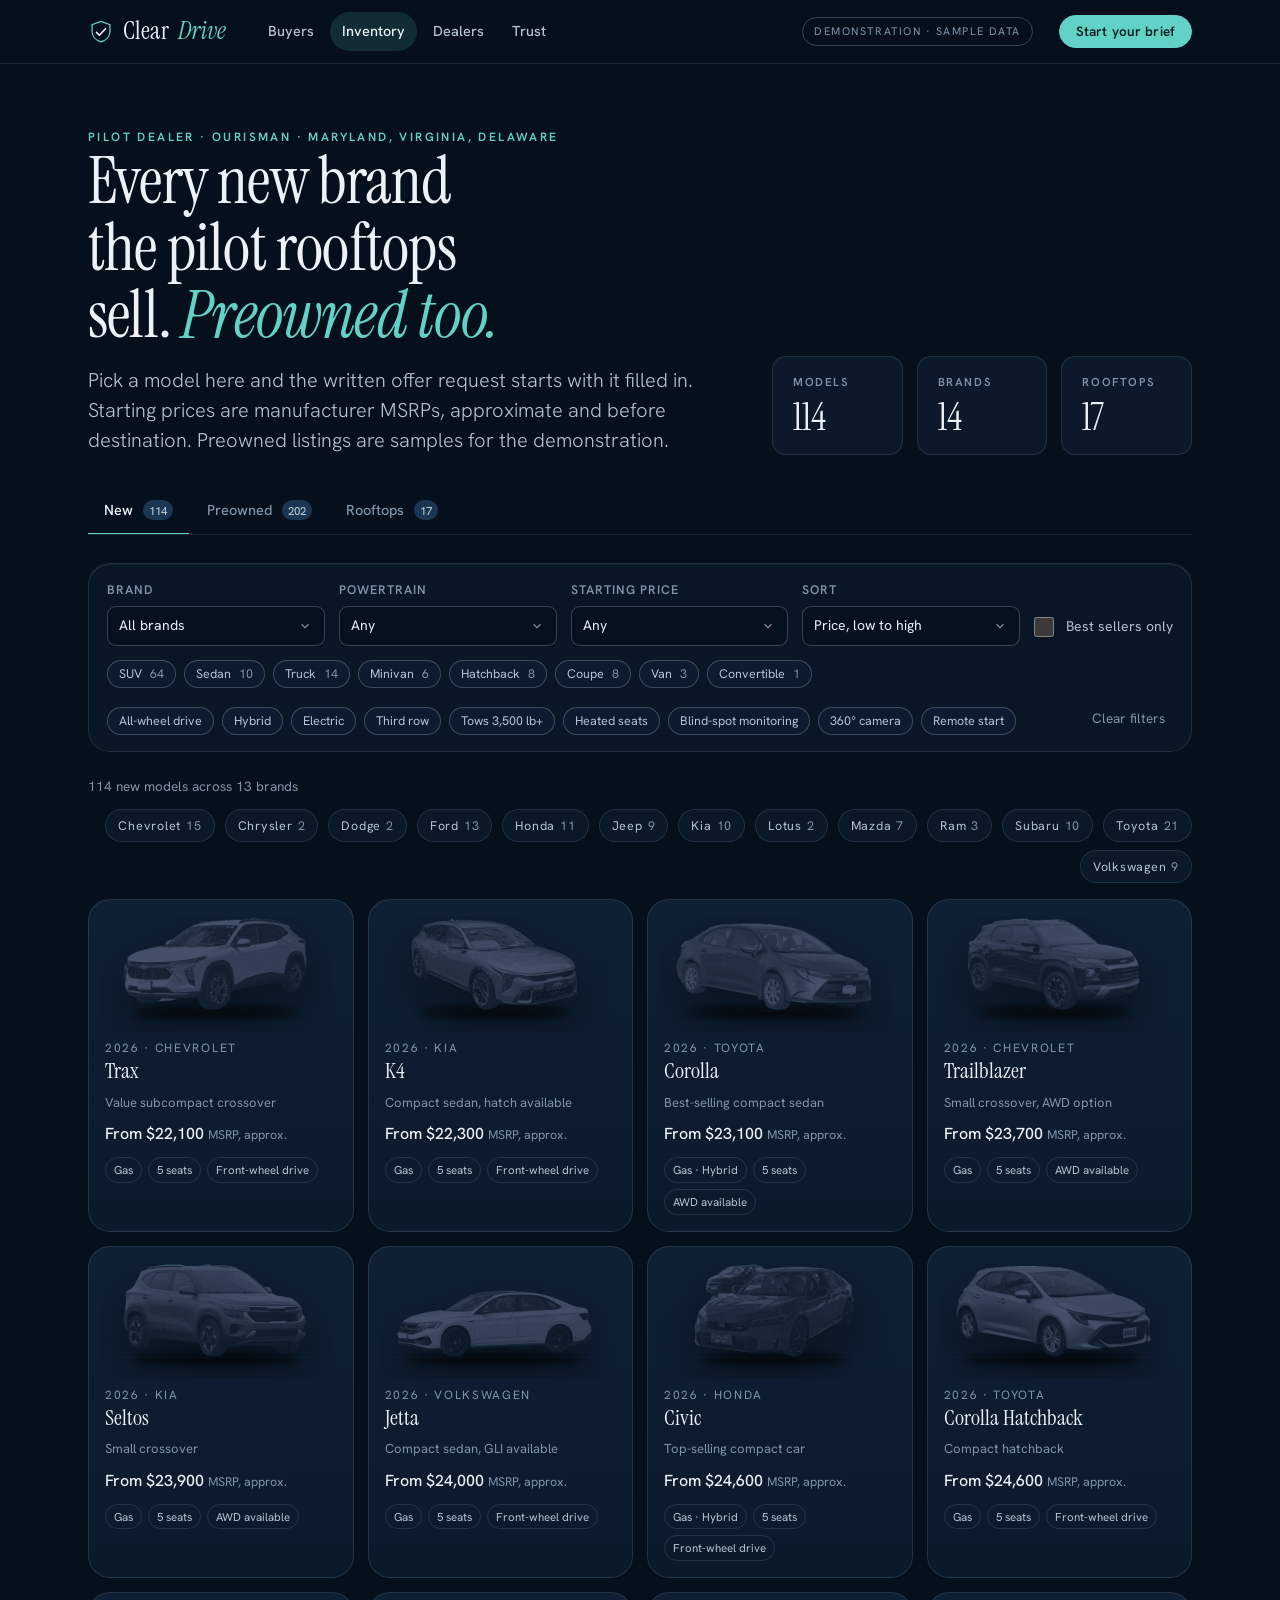
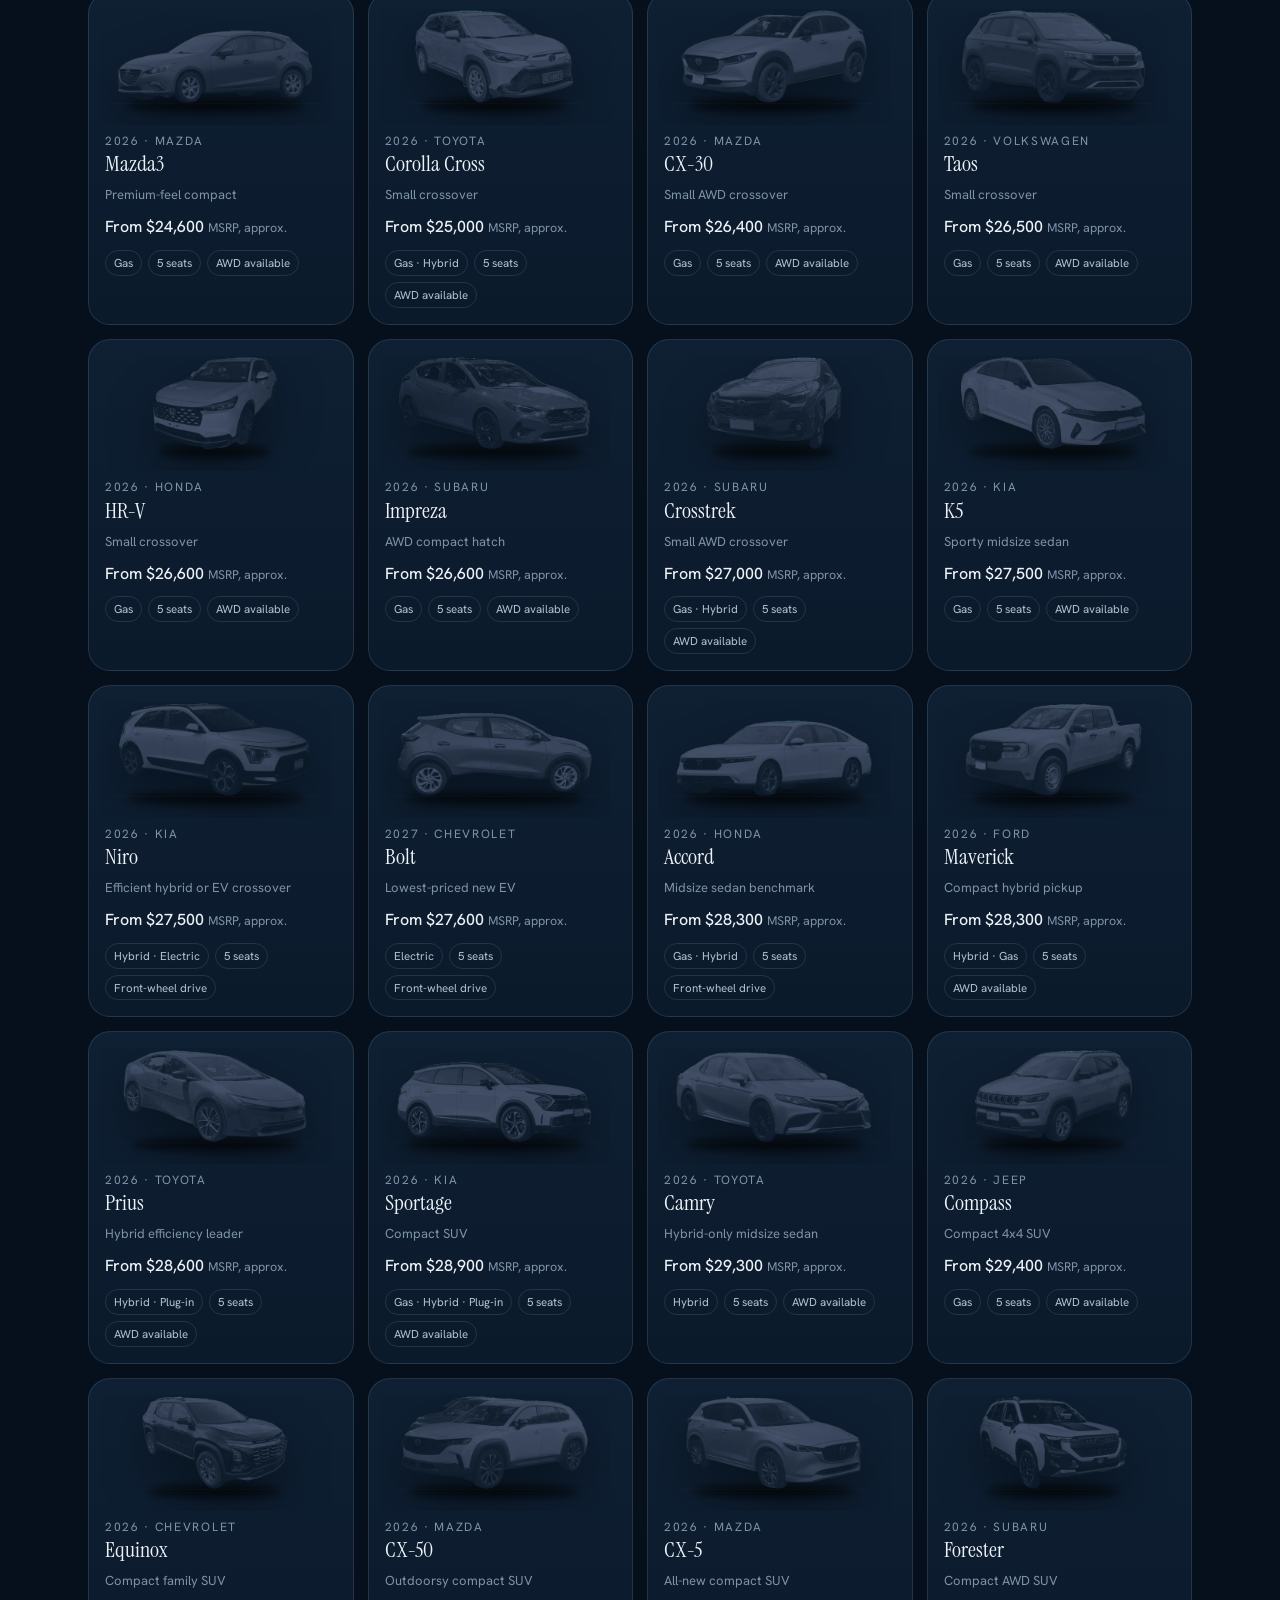
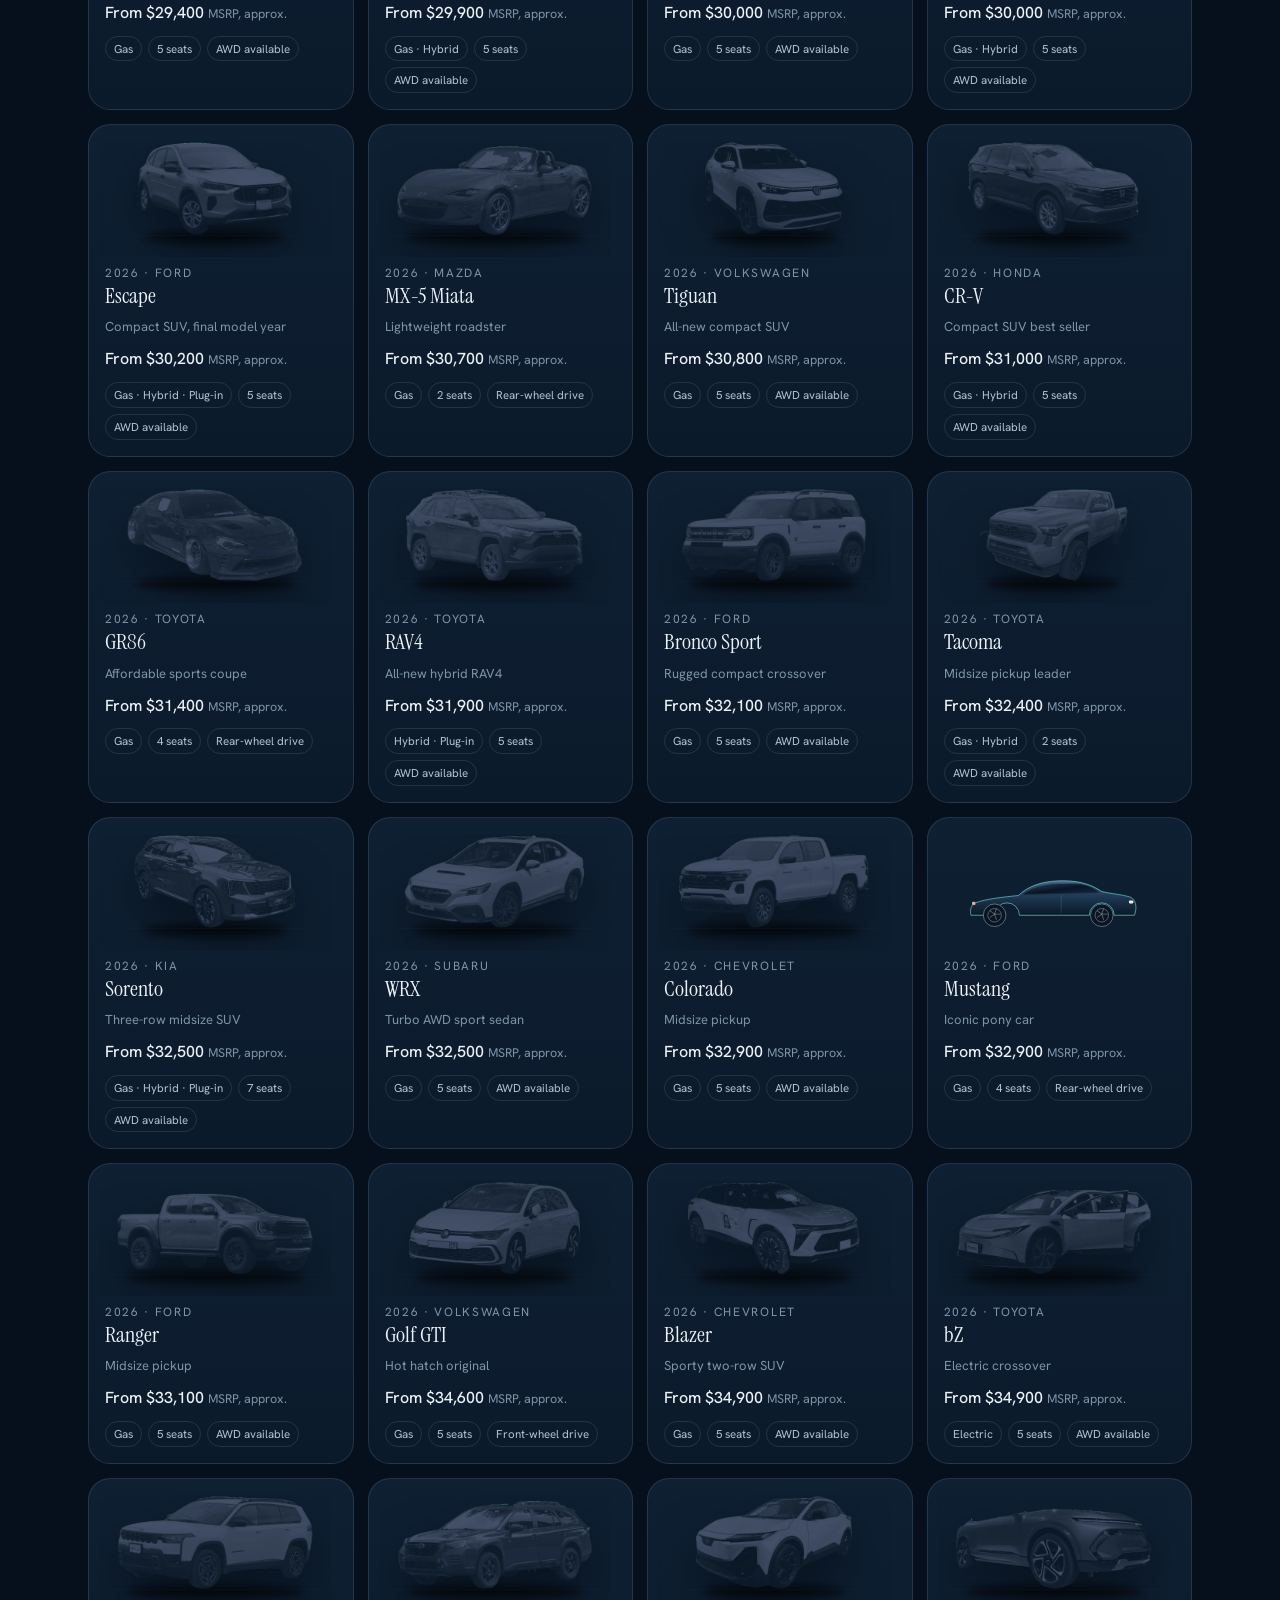
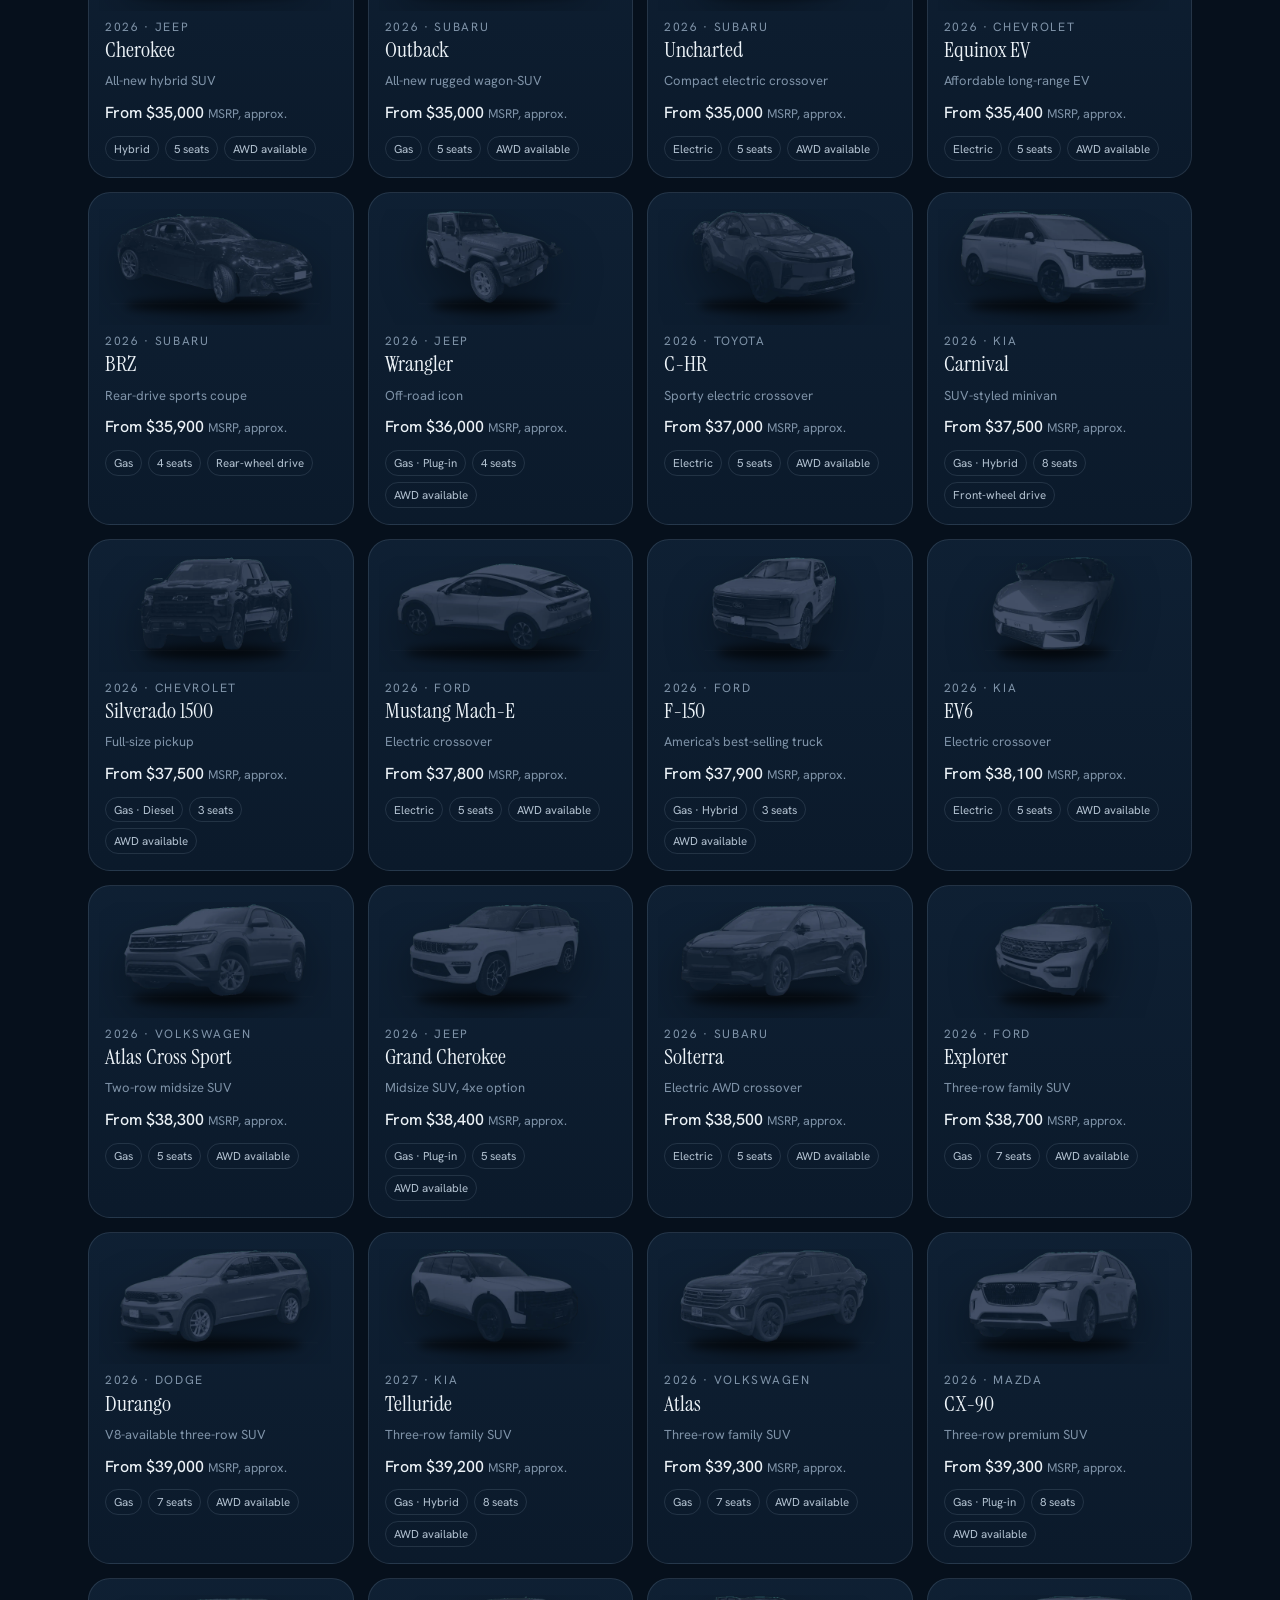
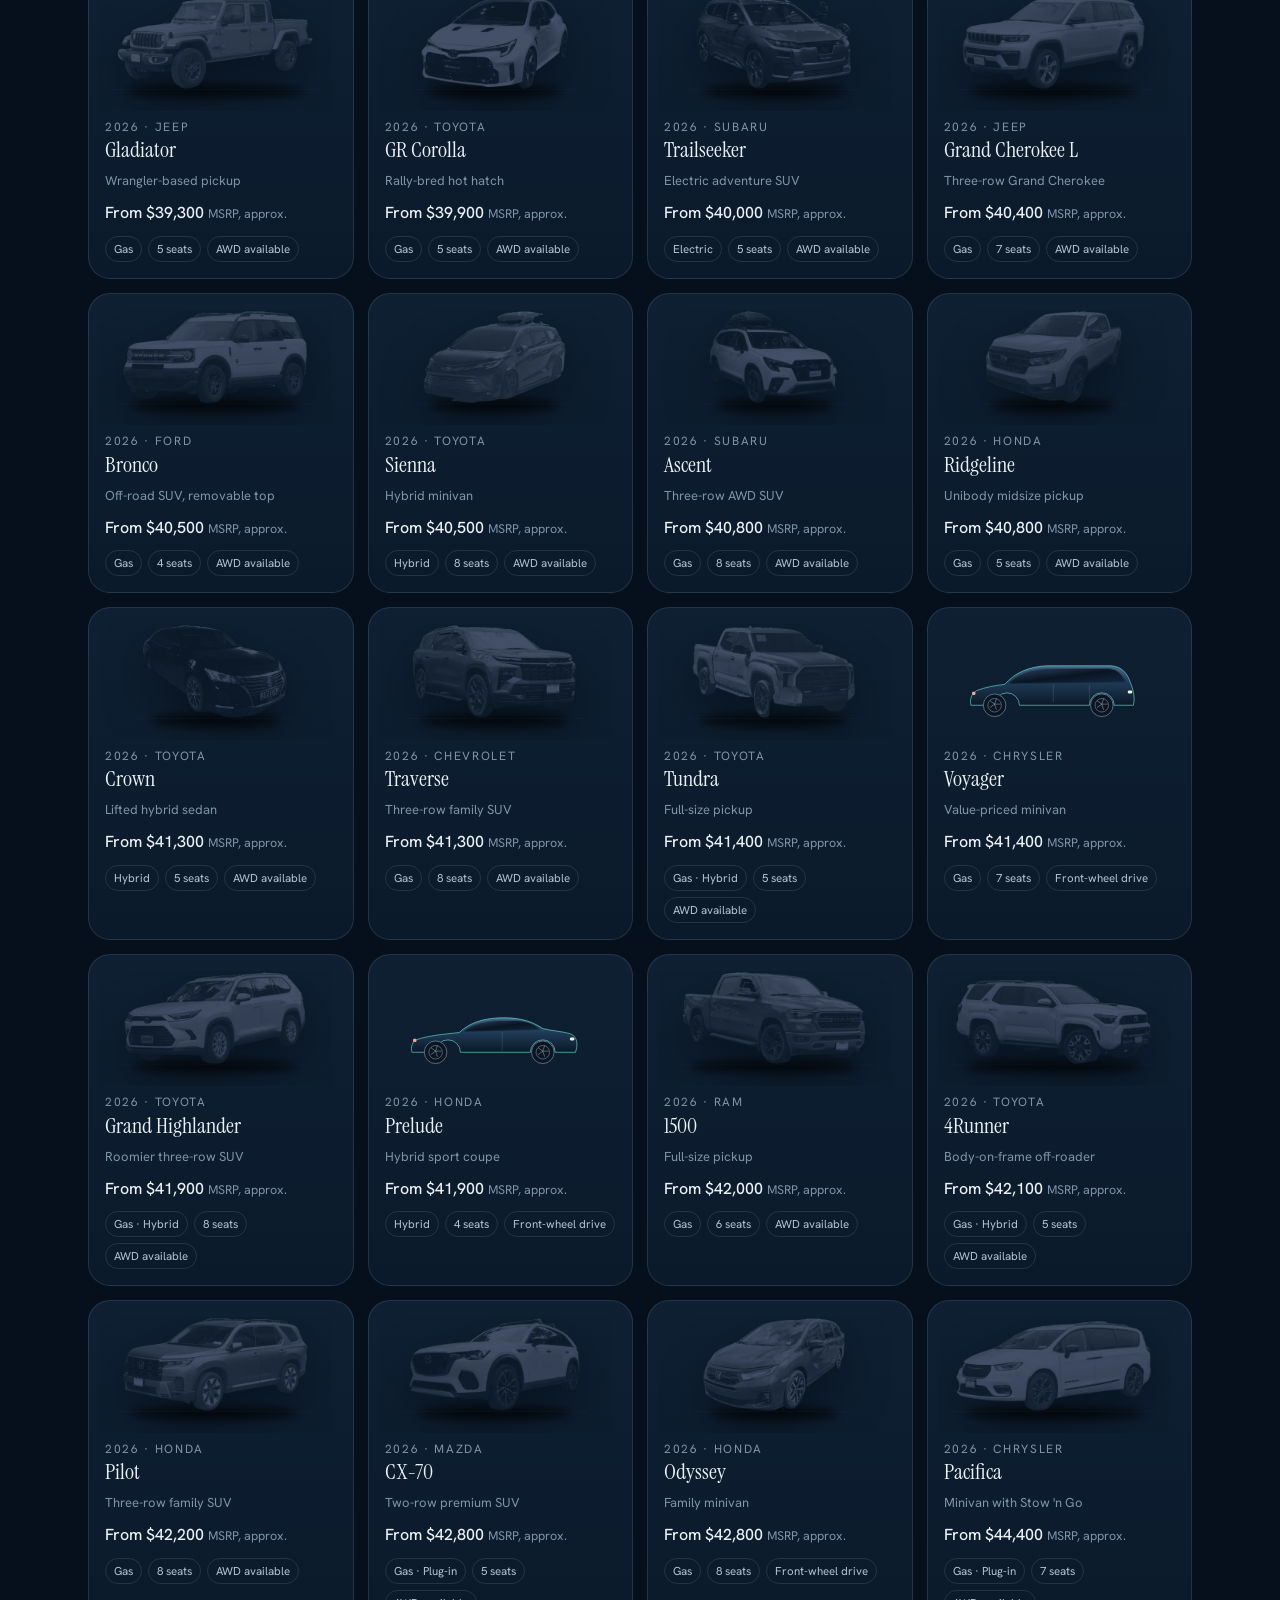
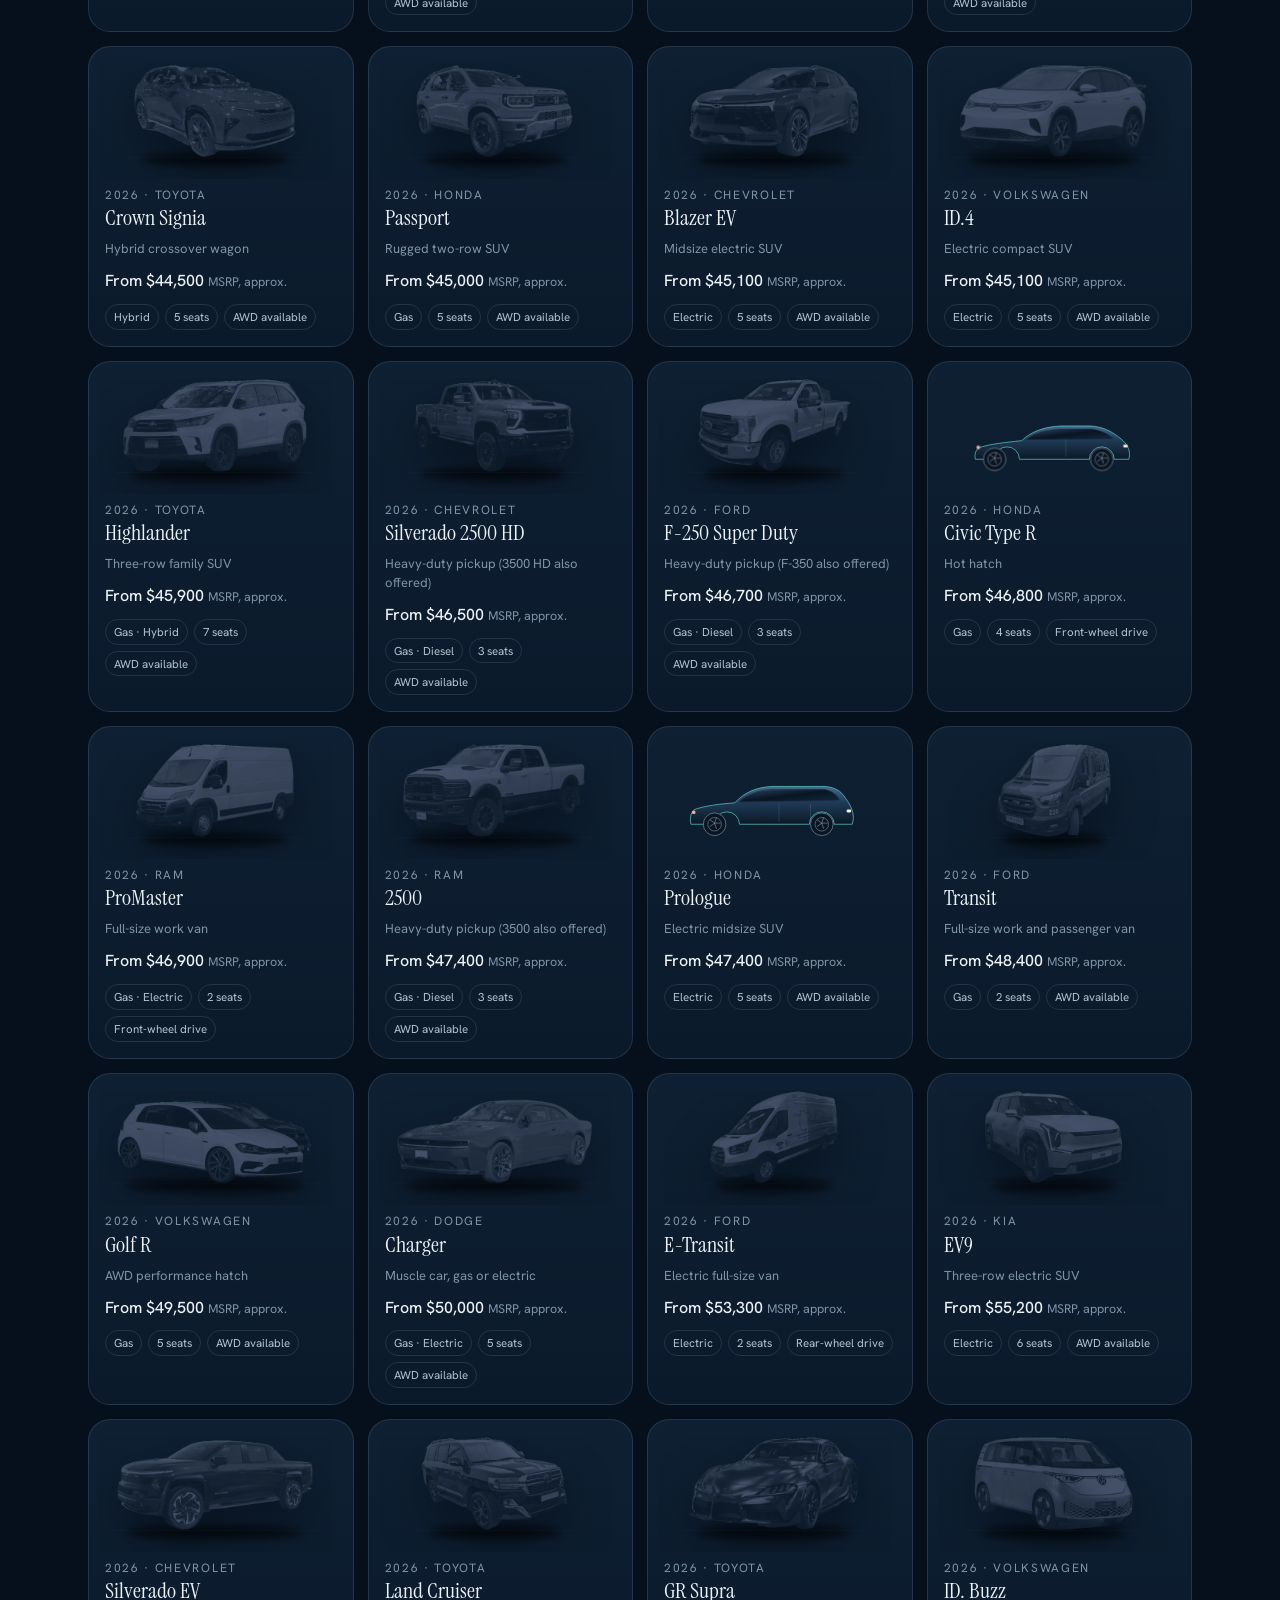
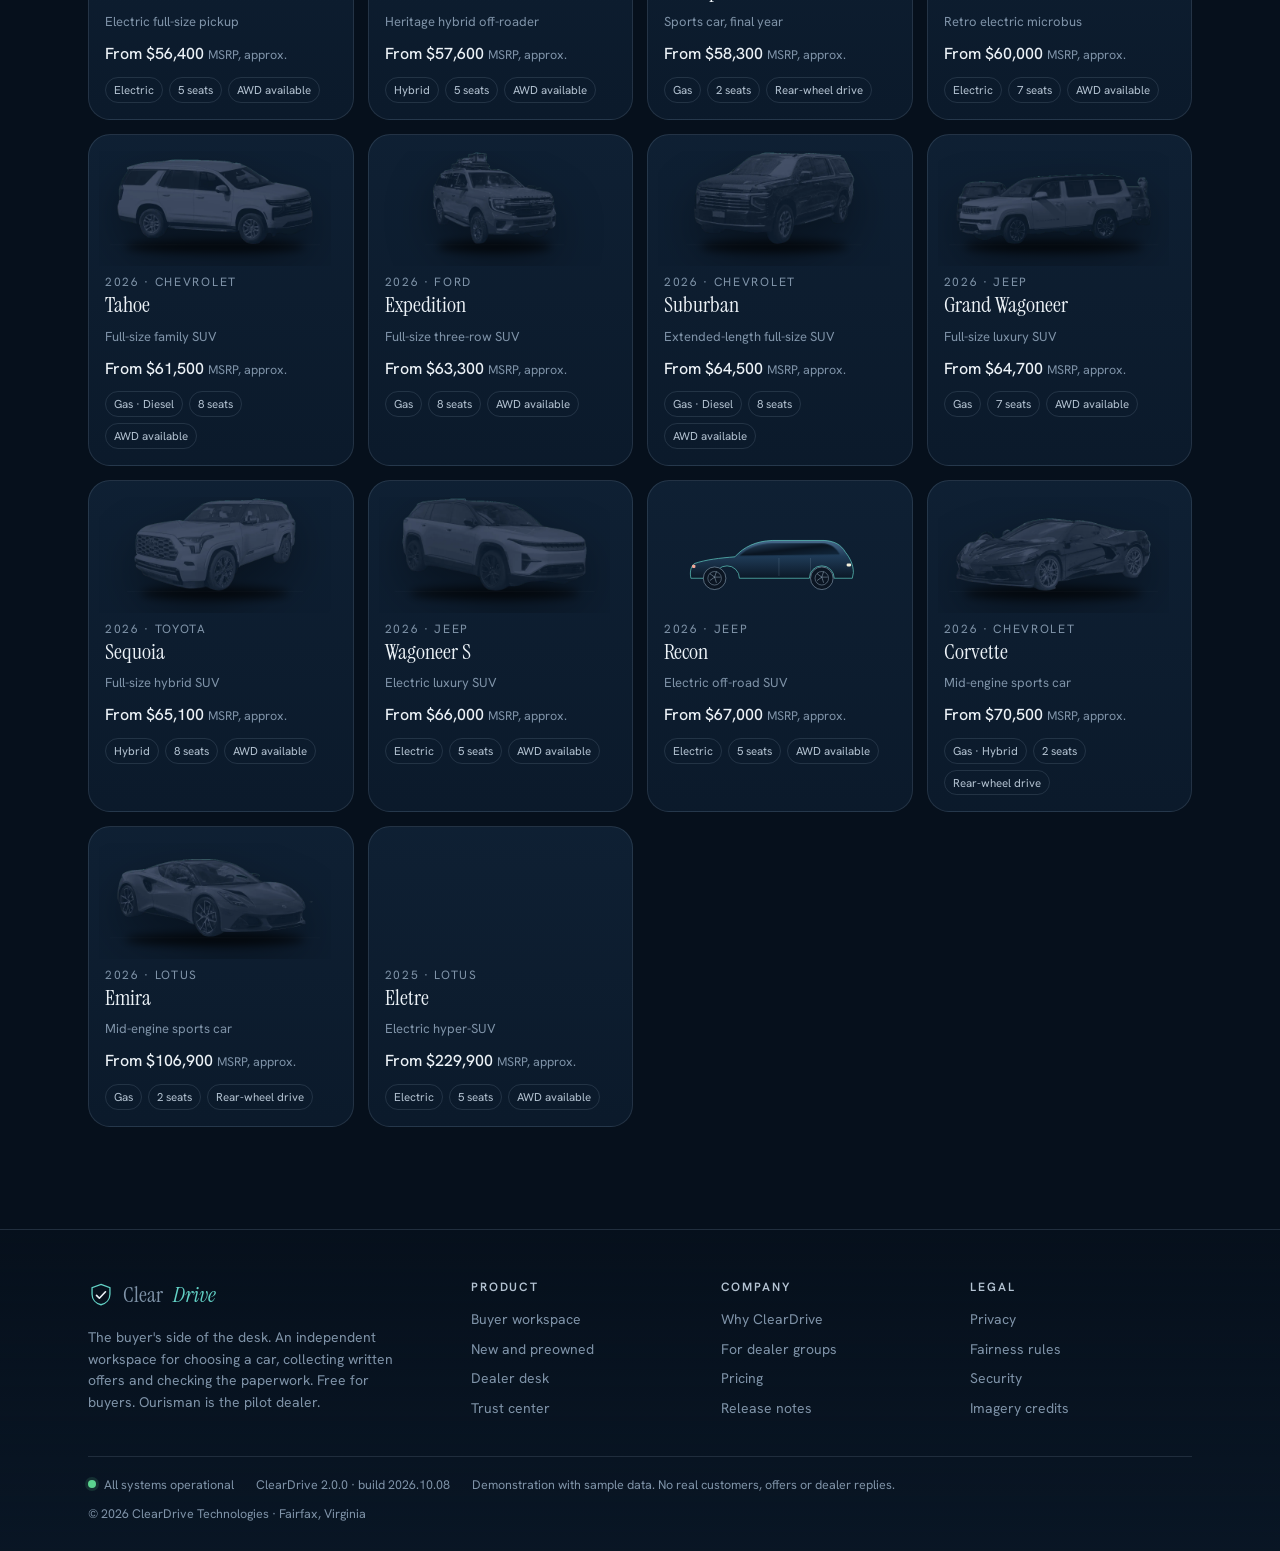
==== commit 9fd8f58f: "Pilot scope: Robert Ourisman's 17 rooftops, 14 brands; ClearDrive positioned as independent Co-Autho" ====
--- a/inventory.html
+++ b/inventory.html
@@ -6,8 +6,8 @@
   <header class="inv-head">
     <div class="row between" style="--gap:16px;align-items:flex-end">
       <div>
-        <p class="eyebrow">Ourisman Automotive Group · Maryland, Virginia and beyond</p>
-        <h1>Every new brand Ourisman sells. <i>Preowned too.</i></h1>
+        <p class="eyebrow">Pilot dealer · Ourisman · Maryland, Virginia, Delaware</p>
+        <h1>Every new brand the pilot rooftops sell. <i>Preowned too.</i></h1>
         <p class="lede mt16">Pick a model here and the written offer request starts with it filled in. Starting prices are manufacturer MSRPs, approximate and before destination. Preowned listings are samples for the demonstration.</p>
       </div>
       <div class="stats inv-stats" id="inv-stats"></div>
@@ -70,7 +70,7 @@
     <h2 id="roof-h" class="sr-only">Rooftops</h2>
     <div class="cols roof-intro" style="align-items:start">
       <div>
-        <p class="eyebrow">The founding dealer</p>
+        <p class="eyebrow">The pilot dealer</p>
         <h2>Family-owned since 1921.</h2>
         <p class="lede mt16">Benjamin Ourisman opened on H Street in Washington after two years selling Chevrolets on Connecticut Avenue. Four generations later the group answers requests from every rooftop below. Enter a zip code to sort by distance.</p>
         <div class="field mt24 zipf"><label for="r-zip">Your zip code</label><div class="row" style="--gap:10px"><input class="input" id="r-zip" inputmode="numeric" maxlength="5" placeholder="22030" value="22030"><span class="small" id="r-zip-note"></span></div></div>
